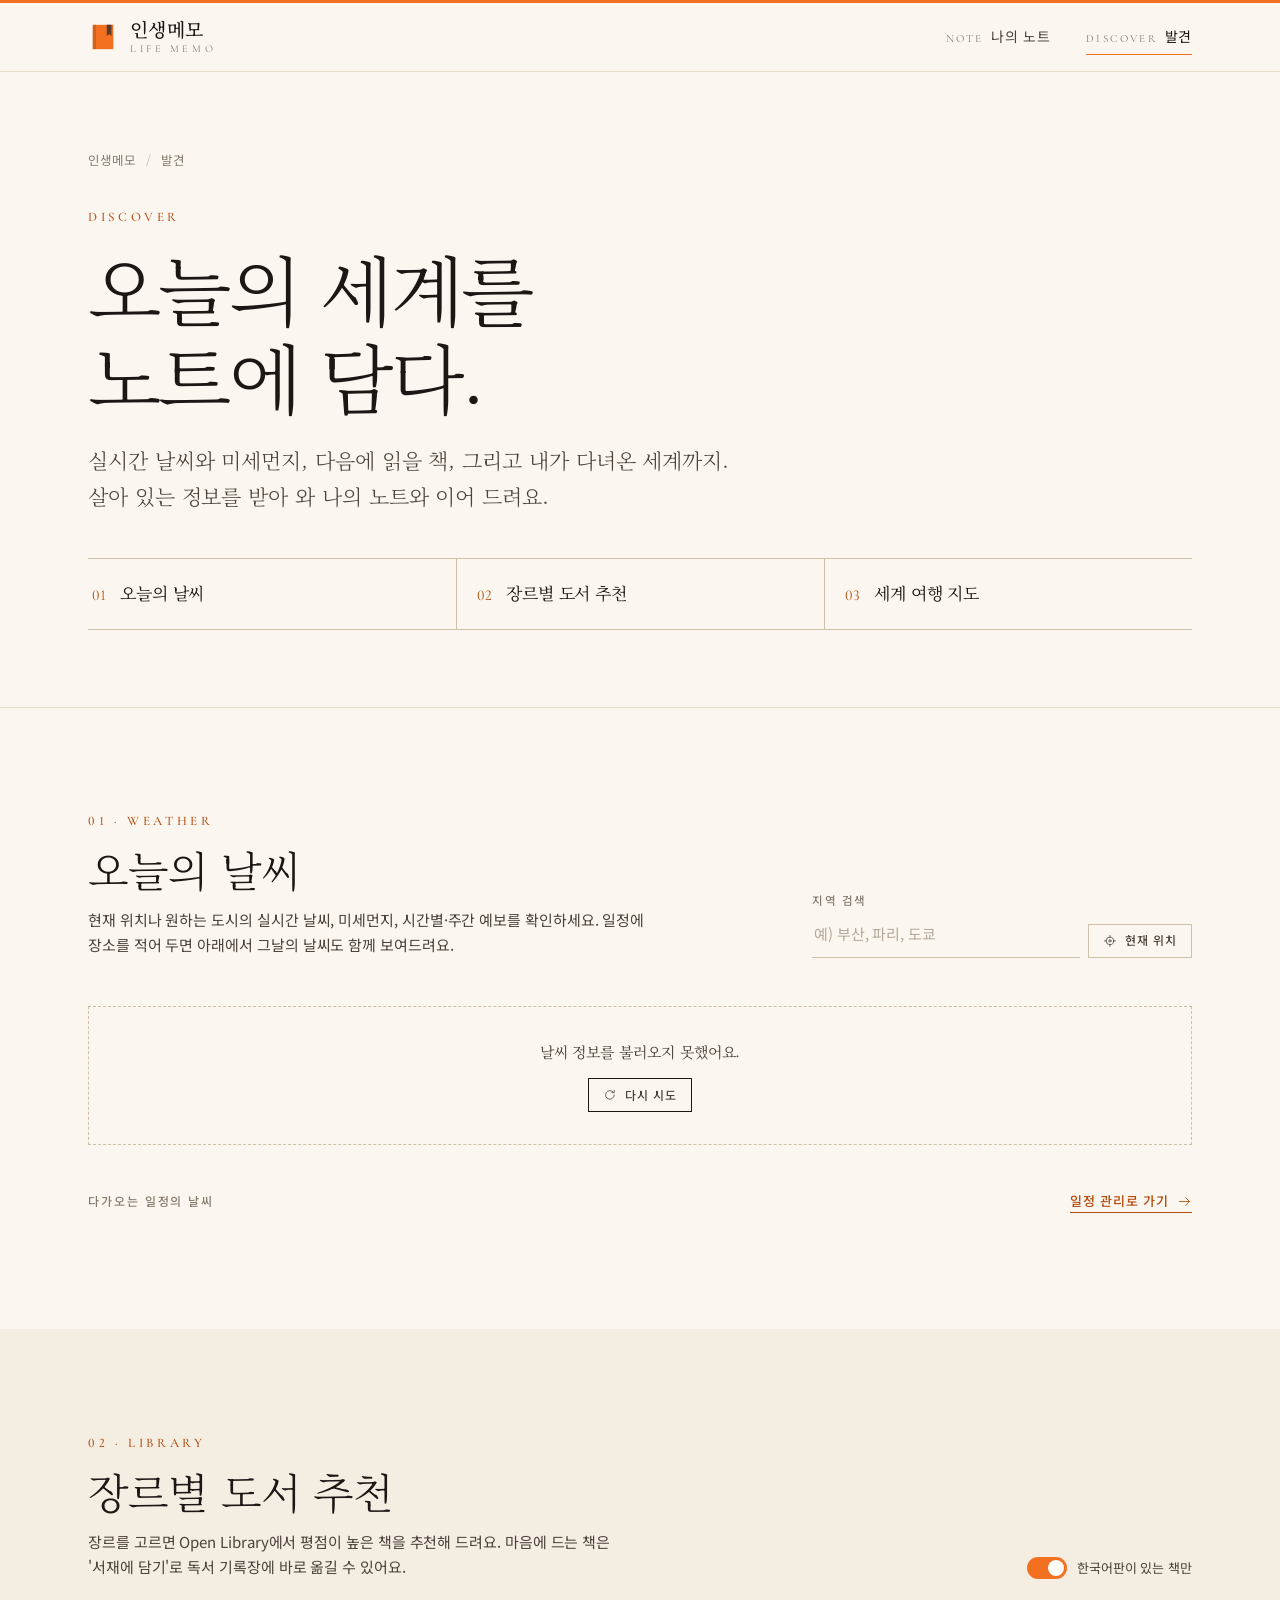
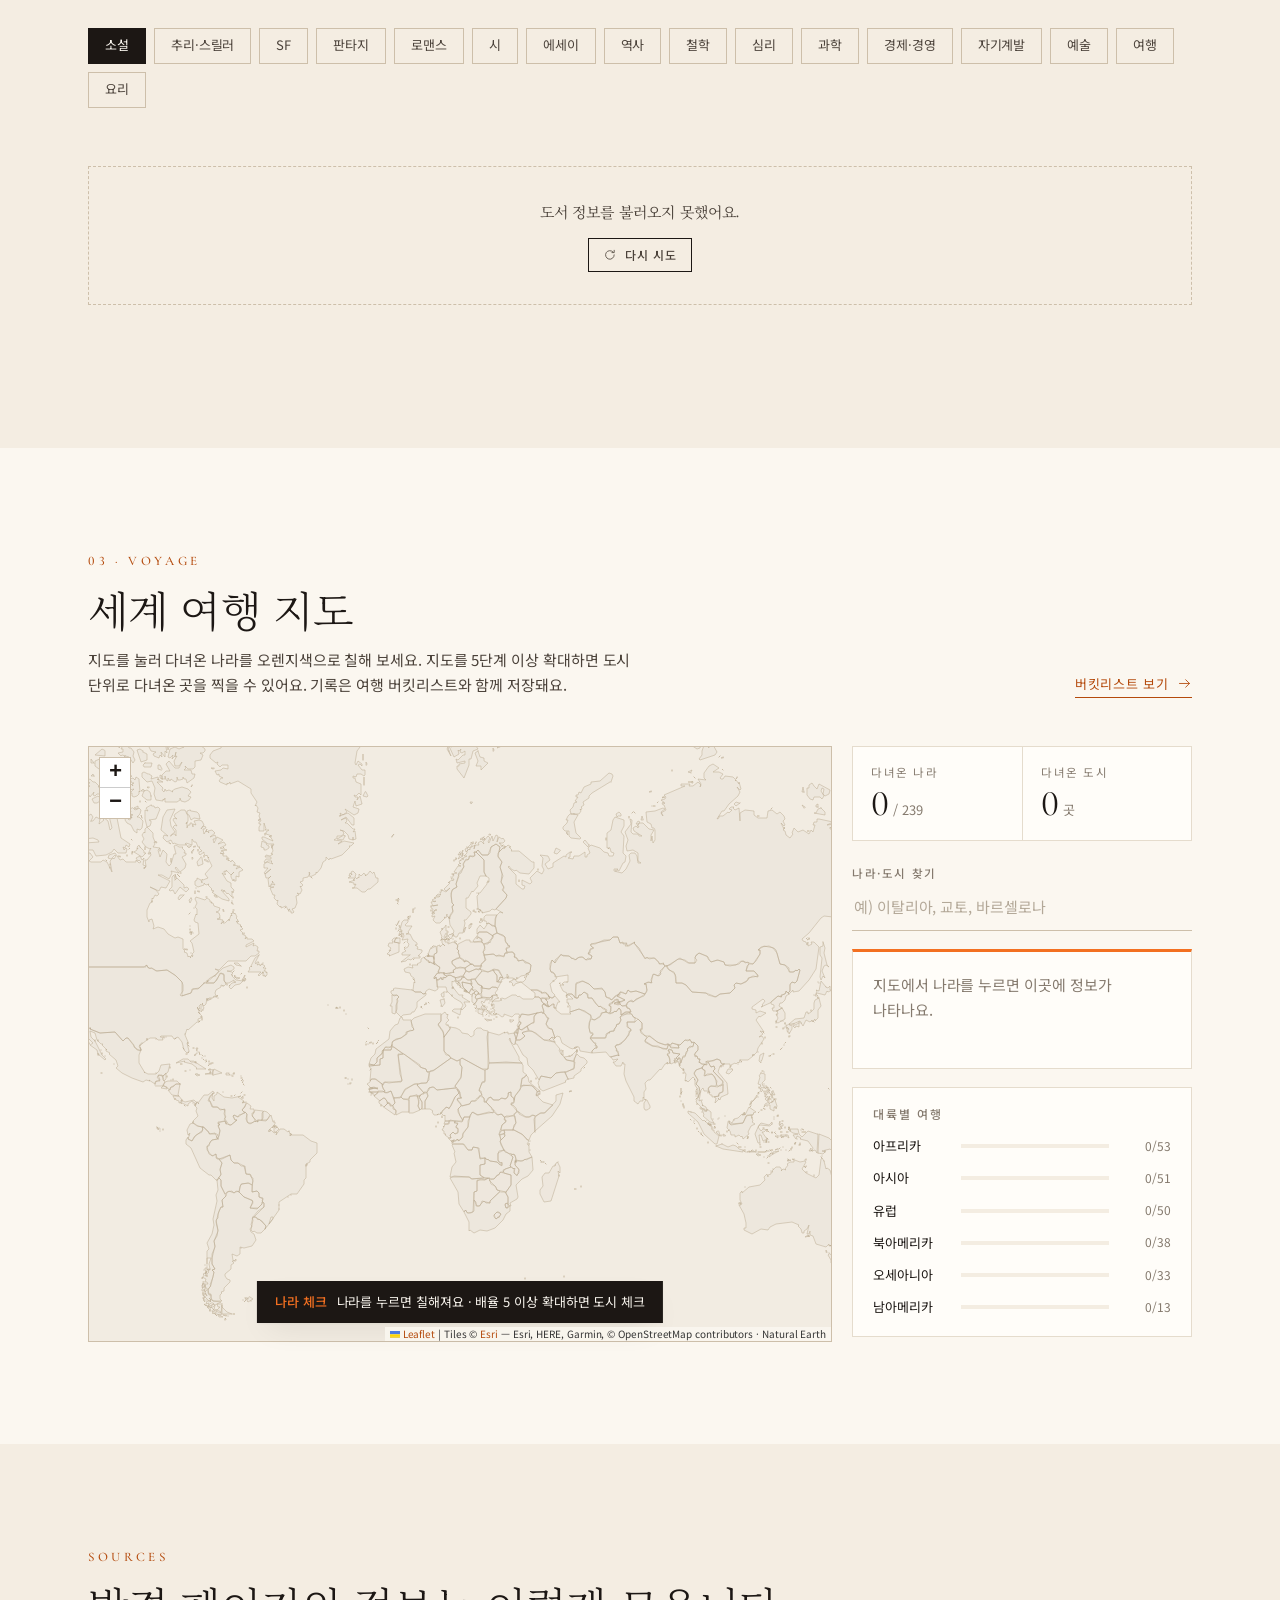
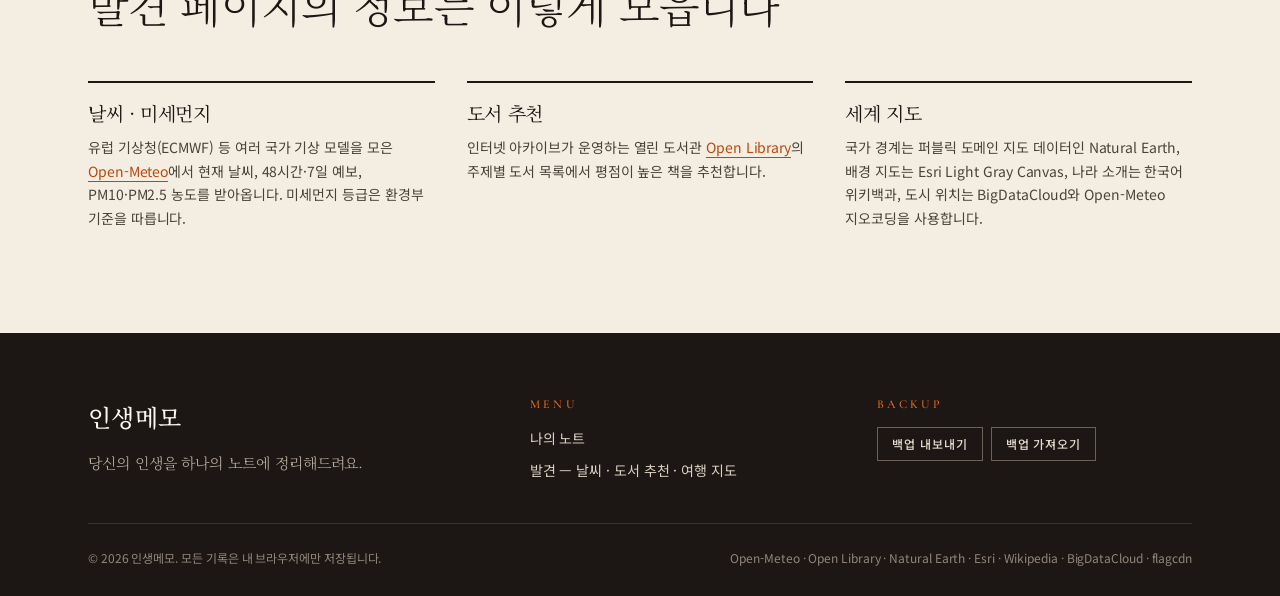
==== discover.html @ c5253de2 "first commit" ====
<!doctype html>
<html lang="ko">
<head>
  <meta charset="utf-8">
  <meta name="viewport" content="width=device-width, initial-scale=1, viewport-fit=cover">
  <title>발견 | 실시간 날씨·미세먼지, 장르별 도서 추천, 세계 여행 지도 — 인생메모</title>
  <meta name="description" content="내 위치의 실시간 날씨와 미세먼지, 7일 예보, 장르별 추천 도서, 다녀온 나라와 도시를 칠하는 세계 여행 지도까지. 인생메모의 발견 페이지에서 오늘의 정보를 노트에 담아 보세요.">
  <meta name="keywords" content="오늘 날씨, 미세먼지, 주간 날씨, 도서 추천, 장르별 책 추천, 세계 여행 지도, 다녀온 나라 지도, 여행 기록">
  <meta name="author" content="인생메모">
  <meta name="robots" content="index, follow, max-image-preview:large">
  <meta name="theme-color" content="#f37021">
  <link rel="canonical" href="https://lifememo.example.com/discover.html">

  <meta property="og:type" content="website">
  <meta property="og:site_name" content="인생메모">
  <meta property="og:locale" content="ko_KR">
  <meta property="og:title" content="발견 — 오늘의 날씨, 다음에 읽을 책, 내가 다녀온 세계 | 인생메모">
  <meta property="og:description" content="실시간 날씨·미세먼지, 장르별 도서 추천, 다녀온 나라와 도시를 칠하는 세계 지도.">
  <meta property="og:url" content="https://lifememo.example.com/discover.html">
  <meta property="og:image" content="https://lifememo.example.com/assets/img/og-image.png">
  <meta property="og:image:width" content="1200">
  <meta property="og:image:height" content="630">
  <meta property="og:image:alt" content="오렌지색 노트 위에 적힌 인생메모 로고">
  <meta name="twitter:card" content="summary_large_image">
  <meta name="twitter:title" content="발견 — 오늘의 날씨, 다음에 읽을 책, 내가 다녀온 세계 | 인생메모">
  <meta name="twitter:description" content="실시간 날씨·미세먼지, 장르별 도서 추천, 다녀온 나라와 도시를 칠하는 세계 지도.">
  <meta name="twitter:image" content="https://lifememo.example.com/assets/img/og-image.png">

  <link rel="icon" href="assets/img/favicon.svg" type="image/svg+xml">
  <link rel="icon" href="assets/img/favicon-32.png" sizes="32x32" type="image/png">
  <link rel="apple-touch-icon" href="assets/img/apple-touch-icon.png">
  <link rel="manifest" href="manifest.webmanifest">

  <link rel="preconnect" href="https://fonts.googleapis.com">
  <link rel="preconnect" href="https://fonts.gstatic.com" crossorigin>
  <link rel="preconnect" href="https://api.open-meteo.com" crossorigin>
  <link rel="preconnect" href="https://openlibrary.org" crossorigin>
  <link rel="preconnect" href="https://covers.openlibrary.org">
  <link rel="preconnect" href="https://server.arcgisonline.com">
  <link rel="stylesheet" href="https://fonts.googleapis.com/css2?family=Cormorant+Garamond:ital,wght@0,400;0,500;1,400&family=Noto+Sans+KR:wght@300;400;500&family=Noto+Serif+KR:wght@300;400;500&display=swap">
  <link rel="stylesheet" href="vendor/leaflet/leaflet.css">
  <link rel="stylesheet" href="css/base.css">
  <link rel="stylesheet" href="css/discover.css">

  <script type="application/ld+json">
  {
    "@context": "https://schema.org",
    "@graph": [
      {
        "@type": "WebPage",
        "@id": "https://lifememo.example.com/discover.html#webpage",
        "url": "https://lifememo.example.com/discover.html",
        "name": "발견 — 실시간 날씨, 장르별 도서 추천, 세계 여행 지도",
        "description": "내 위치의 실시간 날씨와 미세먼지, 7일 예보, 장르별 추천 도서, 다녀온 나라와 도시를 칠하는 세계 여행 지도.",
        "inLanguage": "ko-KR",
        "isPartOf": { "@id": "https://lifememo.example.com/#website" },
        "hasPart": [
          { "@type": "WebPageElement", "name": "오늘의 날씨", "url": "https://lifememo.example.com/discover.html#weather" },
          { "@type": "WebPageElement", "name": "장르별 도서 추천", "url": "https://lifememo.example.com/discover.html#books" },
          { "@type": "WebPageElement", "name": "세계 여행 지도", "url": "https://lifememo.example.com/discover.html#voyage-map" }
        ]
      },
      {
        "@type": "BreadcrumbList",
        "itemListElement": [
          { "@type": "ListItem", "position": 1, "name": "인생메모", "item": "https://lifememo.example.com/" },
          { "@type": "ListItem", "position": 2, "name": "발견", "item": "https://lifememo.example.com/discover.html" }
        ]
      }
    ]
  }
  </script>
</head>
<body>
  <a class="skip-link" href="#main">본문 바로가기</a>

  <svg xmlns="http://www.w3.org/2000/svg" style="display:none">
    <symbol id="i-calendar" viewBox="0 0 24 24"><rect x="3.5" y="5" width="17" height="15.5" rx="1"/><path d="M3.5 9.5h17M8 3v4M16 3v4"/></symbol>
    <symbol id="i-book" viewBox="0 0 24 24"><path d="M12 6.5C10 5 7 4.5 3.5 5v13.5c3.5-.5 6.5 0 8.5 1.5 2-1.5 5-2 8.5-1.5V5C17 4.5 14 5 12 6.5z"/><path d="M12 6.5V20"/></symbol>
    <symbol id="i-globe" viewBox="0 0 24 24"><circle cx="12" cy="12" r="8.5"/><path d="M3.5 12h17M12 3.5c2.5 2.5 3.5 5.5 3.5 8.5s-1 6-3.5 8.5c-2.5-2.5-3.5-5.5-3.5-8.5s1-6 3.5-8.5z"/></symbol>
    <symbol id="i-plus" viewBox="0 0 24 24"><path d="M12 5v14M5 12h14"/></symbol>
    <symbol id="i-close" viewBox="0 0 24 24"><path d="m6 6 12 12M18 6 6 18"/></symbol>
    <symbol id="i-trash" viewBox="0 0 24 24"><path d="M4.5 7h15M9.5 7V4.5h5V7M6.5 7l1 13h9l1-13M10.5 11v5M13.5 11v5"/></symbol>
    <symbol id="i-pin" viewBox="0 0 24 24"><path d="M12 21s-6.5-6-6.5-11a6.5 6.5 0 0 1 13 0c0 5-6.5 11-6.5 11z"/><circle cx="12" cy="10" r="2.3"/></symbol>
    <symbol id="i-locate" viewBox="0 0 24 24"><circle cx="12" cy="12" r="6.5"/><circle cx="12" cy="12" r="2"/><path d="M12 2.5v3M12 18.5v3M2.5 12h3M18.5 12h3"/></symbol>
    <symbol id="i-search" viewBox="0 0 24 24"><circle cx="10.5" cy="10.5" r="6.5"/><path d="m15.5 15.5 5 5"/></symbol>
    <symbol id="i-arrow-right" viewBox="0 0 24 24"><path d="M4 12h16M14 6l6 6-6 6"/></symbol>
    <symbol id="i-star" viewBox="0 0 24 24"><path fill="currentColor" stroke="none" d="m12 2.8 2.8 5.9 6.4.8-4.7 4.4 1.2 6.4L12 17.2l-5.7 3.1 1.2-6.4-4.7-4.4 6.4-.8z"/></symbol>
    <symbol id="i-sun" viewBox="0 0 24 24"><circle cx="12" cy="12" r="4"/><path d="M12 2.5v2M12 19.5v2M2.5 12h2M19.5 12h2M5.3 5.3l1.4 1.4M17.3 17.3l1.4 1.4M5.3 18.7l1.4-1.4M17.3 6.7l1.4-1.4"/></symbol>
    <symbol id="i-moon" viewBox="0 0 24 24"><path d="M19.5 14.5A8 8 0 0 1 9.5 4.5a8 8 0 1 0 10 10z"/></symbol>
    <symbol id="i-cloud" viewBox="0 0 24 24"><path d="M7 18.5h10.5a4 4 0 0 0 .3-8A6 6 0 0 0 6.3 11 3.8 3.8 0 0 0 7 18.5z"/></symbol>
    <symbol id="i-cloud-sun" viewBox="0 0 24 24"><path d="M8.6 8.2a3.5 3.5 0 0 1 6-1.7M9 2.5V4M3.5 8H5M5 4.3l1 1"/><path d="M8 20h9.5a3.5 3.5 0 0 0 .3-7 5.2 5.2 0 0 0-9.9.6A3.2 3.2 0 0 0 8 20z"/></symbol>
    <symbol id="i-fog" viewBox="0 0 24 24"><path d="M7 12.5h10.5a3.6 3.6 0 0 0 .3-7.2 5.5 5.5 0 0 0-10.6.6A3.3 3.3 0 0 0 7 12.5zM4 16h16M6 19.5h12"/></symbol>
    <symbol id="i-drizzle" viewBox="0 0 24 24"><path d="M7 14.5h10.5a3.8 3.8 0 0 0 .3-7.5A5.8 5.8 0 0 0 6.6 8 3.5 3.5 0 0 0 7 14.5z"/><path d="M8.5 17.5v1M12 19v1M15.5 17.5v1"/></symbol>
    <symbol id="i-rain" viewBox="0 0 24 24"><path d="M7 14.5h10.5a3.8 3.8 0 0 0 .3-7.5A5.8 5.8 0 0 0 6.6 8 3.5 3.5 0 0 0 7 14.5z"/><path d="m9 17-1 3.5M12.5 17l-1 3.5M16 17l-1 3.5"/></symbol>
    <symbol id="i-snow" viewBox="0 0 24 24"><path d="M7 14.5h10.5a3.8 3.8 0 0 0 .3-7.5A5.8 5.8 0 0 0 6.6 8 3.5 3.5 0 0 0 7 14.5z"/><path d="M8.5 17.5v3M7 19h3M15.5 17.5v3M14 19h3"/></symbol>
    <symbol id="i-storm" viewBox="0 0 24 24"><path d="M7 14.5h10.5a3.8 3.8 0 0 0 .3-7.5A5.8 5.8 0 0 0 6.6 8 3.5 3.5 0 0 0 7 14.5z"/><path d="M12.5 15.5 10.5 19h3l-2 3.5"/></symbol>
    <symbol id="i-wind" viewBox="0 0 24 24"><path d="M3 8.5h11a2.5 2.5 0 1 0-2.5-2.5M3 12.5h15a2.5 2.5 0 1 1-2.5 2.5M3 16.5h7"/></symbol>
    <symbol id="i-drop" viewBox="0 0 24 24"><path d="M12 3.5s6 6.5 6 11a6 6 0 0 1-12 0c0-4.5 6-11 6-11z"/></symbol>
    <symbol id="i-sunrise" viewBox="0 0 24 24"><path d="M4 18h16M7.5 18a4.5 4.5 0 0 1 9 0M12 4v6M9 7l3-3 3 3M4.5 12.5l1.5 1M19.5 12.5l-1.5 1"/></symbol>
    <symbol id="i-sunset" viewBox="0 0 24 24"><path d="M4 18h16M7.5 18a4.5 4.5 0 0 1 9 0M12 10V4M9 7l3 3 3-3M4.5 12.5l1.5 1M19.5 12.5l-1.5 1"/></symbol>
    <symbol id="i-external" viewBox="0 0 24 24"><path d="M14 4h6v6M20 4l-9 9M18 14v5.5H4.5V6H10"/></symbol>
    <symbol id="i-check" viewBox="0 0 24 24"><path d="m5 12.5 4.5 4.5L19 7.5"/></symbol>
    <symbol id="i-bookmark" viewBox="0 0 24 24"><path d="M6 3.5h12v17l-6-4-6 4z"/></symbol>
    <symbol id="i-refresh" viewBox="0 0 24 24"><path d="M19.5 12a7.5 7.5 0 1 1-2.2-5.3M19.5 4v4h-4"/></symbol>
  </svg>

  <header class="site-header">
    <div class="container">
      <a class="brand" href="./" aria-label="인생메모 홈">
        <svg class="brand-mark" viewBox="0 0 32 32" aria-hidden="true"><rect x="5" y="3" width="22" height="26" fill="#f37021"/><rect x="5" y="3" width="3.5" height="26" fill="#1c1714" opacity=".16"/><path d="M20 3v12l2.5-2.2L25 15V3z" fill="#5b3a29"/></svg>
        <span class="brand-text"><span class="brand-name">인생메모</span><span class="brand-sub">Life Memo</span></span>
      </a>
      <nav class="site-nav" aria-label="주요 메뉴">
        <ul>
          <li><a href="./"><small>Note</small>나의 노트</a></li>
          <li><a href="discover.html" aria-current="page"><small>Discover</small>발견</a></li>
        </ul>
      </nav>
    </div>
  </header>

  <main id="main">
    <section class="d-hero" aria-labelledby="d-title">
      <div class="container">
        <nav class="breadcrumb" aria-label="현재 위치"><ol><li><a href="./">인생메모</a></li><li aria-current="page">발견</li></ol></nav>
        <p class="eyebrow">Discover</p>
        <h1 id="d-title" class="d-title">오늘의 세계를<br>노트에 담다.</h1>
        <p class="hero-lead">실시간 날씨와 미세먼지, 다음에 읽을 책, 그리고 내가 다녀온 세계까지.<br>살아 있는 정보를 받아 와 나의 노트와 이어 드려요.</p>
        <ol class="d-index">
          <li><a href="#weather"><span>01</span>오늘의 날씨</a></li>
          <li><a href="#books"><span>02</span>장르별 도서 추천</a></li>
          <li><a href="#voyage-map"><span>03</span>세계 여행 지도</a></li>
        </ol>
      </div>
    </section>

    <!-- ============ 01 Weather ============ -->
    <section class="section" id="weather" aria-labelledby="weather-title">
      <div class="container">
        <div class="section-head">
          <div>
            <p class="eyebrow">01 · Weather</p>
            <h2 id="weather-title">오늘의 날씨</h2>
            <p class="desc">현재 위치나 원하는 도시의 실시간 날씨, 미세먼지, 시간별·주간 예보를 확인하세요. 일정에 장소를 적어 두면 아래에서 그날의 날씨도 함께 보여드려요.</p>
          </div>
          <div class="w-location place-field" data-place>
            <label class="field-label" for="w-place">지역 검색</label>
            <div class="input-row">
              <input class="input" id="w-place" data-place-input placeholder="예) 부산, 파리, 도쿄" role="combobox" aria-expanded="false" aria-controls="w-place-suggest" aria-autocomplete="list">
              <button class="btn btn--ghost btn--sm" type="button" data-place-locate><svg class="icon" aria-hidden="true"><use href="#i-locate"></use></svg>현재 위치</button>
            </div>
            <ul class="suggest" id="w-place-suggest" role="listbox" data-place-suggest hidden></ul>
            <input type="hidden" name="lat"><input type="hidden" name="lon">
            <p class="hint" data-place-status></p>
          </div>
        </div>

        <div class="weather-grid" id="weather-root" aria-live="polite" aria-busy="true">
          <article class="w-now card">
            <div class="skeleton" style="height:100%;min-height:320px"></div>
          </article>
          <div class="w-side">
            <div class="w-hourly card"><div class="skeleton" style="height:140px"></div></div>
            <div class="w-week card"><div class="skeleton" style="height:260px"></div></div>
          </div>
        </div>

        <div class="w-schedule">
          <h3 class="w-sub">다가오는 일정의 날씨 <a class="link-arrow" href="./#agenda">일정 관리로 가기 <svg class="icon" aria-hidden="true"><use href="#i-arrow-right"></use></svg></a></h3>
          <ul class="w-sched-list" id="w-schedule"></ul>
        </div>
      </div>
    </section>

    <!-- ============ 02 Books ============ -->
    <section class="section section--tint" id="books" aria-labelledby="books-title">
      <div class="container">
        <div class="section-head">
          <div>
            <p class="eyebrow">02 · Library</p>
            <h2 id="books-title">장르별 도서 추천</h2>
            <p class="desc">장르를 고르면 Open Library에서 평점이 높은 책을 추천해 드려요. 마음에 드는 책은 '서재에 담기'로 독서 기록장에 바로 옮길 수 있어요.</p>
          </div>
          <label class="switch"><input type="checkbox" id="book-ko" checked>한국어판이 있는 책만</label>
        </div>
        <div class="chips genre-chips" id="genre-chips" role="group" aria-label="장르 선택"></div>
        <p class="book-status" id="book-result-info" aria-live="polite"></p>
        <ul class="rec-grid" id="rec-grid"></ul>
        <div class="more-wrap"><button class="btn" type="button" id="rec-more" hidden>추천 더 보기</button></div>
      </div>
    </section>

    <!-- ============ 03 Map ============ -->
    <section class="section" id="voyage-map" aria-labelledby="map-title">
      <div class="container">
        <div class="section-head">
          <div>
            <p class="eyebrow">03 · Voyage</p>
            <h2 id="map-title">세계 여행 지도</h2>
            <p class="desc">지도를 눌러 다녀온 나라를 오렌지색으로 칠해 보세요. 지도를 5단계 이상 확대하면 도시 단위로 다녀온 곳을 찍을 수 있어요. 기록은 여행 버킷리스트와 함께 저장돼요.</p>
          </div>
          <a class="link-arrow" href="./#voyage">버킷리스트 보기 <svg class="icon" aria-hidden="true"><use href="#i-arrow-right"></use></svg></a>
        </div>

        <div class="map-layout">
          <div class="map-frame">
            <div id="map" role="application" aria-label="세계 지도. 나라를 눌러 방문 여부를 표시합니다."></div>
            <div class="map-mode" id="map-mode" aria-live="polite"></div>
          </div>
          <aside class="map-side" aria-label="여행 지도 정보">
            <dl class="map-stats" id="map-stats"></dl>
            <div class="place-field map-search">
              <label class="field-label" for="city-q">나라·도시 찾기</label>
              <div class="input-row">
                <input class="input" id="city-q" placeholder="예) 이탈리아, 교토, 바르셀로나" role="combobox" aria-expanded="false" aria-controls="city-suggest" aria-autocomplete="list">
              </div>
              <ul class="suggest" id="city-suggest" role="listbox" hidden></ul>
            </div>
            <div class="country-card" id="country-card">
              <p class="muted">지도에서 나라를 누르면 이곳에 정보가 나타나요.</p>
            </div>
            <div class="continents" id="continents"></div>
          </aside>
        </div>
      </div>
    </section>

    <!-- SEO: 정적 설명 콘텐츠 -->
    <section class="section section--tint" aria-labelledby="source-title">
      <div class="container">
        <div class="section-head">
          <div>
            <p class="eyebrow">Sources</p>
            <h2 id="source-title">발견 페이지의 정보는 이렇게 모읍니다</h2>
          </div>
        </div>
        <ul class="source-list">
          <li><h3>날씨 · 미세먼지</h3><p>유럽 기상청(ECMWF) 등 여러 국가 기상 모델을 모은 <a href="https://open-meteo.com/" rel="noopener" target="_blank">Open-Meteo</a>에서 현재 날씨, 48시간·7일 예보, PM10·PM2.5 농도를 받아옵니다. 미세먼지 등급은 환경부 기준을 따릅니다.</p></li>
          <li><h3>도서 추천</h3><p>인터넷 아카이브가 운영하는 열린 도서관 <a href="https://openlibrary.org/" rel="noopener" target="_blank">Open Library</a>의 주제별 도서 목록에서 평점이 높은 책을 추천합니다.</p></li>
          <li><h3>세계 지도</h3><p>국가 경계는 퍼블릭 도메인 지도 데이터인 Natural Earth, 배경 지도는 Esri Light Gray Canvas, 나라 소개는 한국어 위키백과, 도시 위치는 BigDataCloud와 Open-Meteo 지오코딩을 사용합니다.</p></li>
        </ul>
      </div>
    </section>
  </main>

  <footer class="site-footer">
    <div class="container">
      <div class="footer-top">
        <div class="footer-brand">
          <span class="brand-name">인생메모</span>
          <p>당신의 인생을 하나의 노트에 정리해드려요.</p>
        </div>
        <nav aria-label="바닥글 메뉴">
          <h2>Menu</h2>
          <ul>
            <li><a href="./">나의 노트</a></li>
            <li><a href="discover.html">발견 — 날씨 · 도서 추천 · 여행 지도</a></li>
          </ul>
        </nav>
        <div>
          <h2>Backup</h2>
          <div class="chips">
            <button class="btn btn--sm" type="button" data-backup-export>백업 내보내기</button>
            <label class="btn btn--sm">백업 가져오기<input type="file" accept="application/json,.json" data-backup-import hidden></label>
          </div>
        </div>
      </div>
      <div class="footer-bottom">
        <span>© <span data-year>2026</span> 인생메모. 모든 기록은 내 브라우저에만 저장됩니다.</span>
        <span>Open-Meteo · Open Library · Natural Earth · Esri · Wikipedia · BigDataCloud · flagcdn</span>
      </div>
    </div>
  </footer>

  <!-- 도서 상세 -->
  <dialog class="modal modal--wide" id="dlg-rec" aria-labelledby="rec-title">
    <div class="modal-head">
      <h2 id="rec-title">도서 정보</h2>
      <button class="icon-btn" type="button" data-close aria-label="닫기"><svg class="icon" aria-hidden="true"><use href="#i-close"></use></svg></button>
    </div>
    <div class="modal-body" id="rec-body"></div>
    <div class="modal-foot">
      <a class="btn btn--ghost btn--sm" id="rec-link" href="#" target="_blank" rel="noopener">Open Library에서 보기 <svg class="icon" aria-hidden="true"><use href="#i-external"></use></svg></a>
      <span class="spacer"></span>
      <button class="btn btn--primary btn--sm" type="button" id="rec-save"><svg class="icon" aria-hidden="true"><use href="#i-bookmark"></use></svg>서재에 담기</button>
    </div>
  </dialog>

  <noscript><p style="padding:24px;text-align:center">실시간 정보를 불러오려면 자바스크립트를 켜 주세요.</p></noscript>

  <script src="js/core.js" defer></script>
  <script src="js/data/countries.js" defer></script>
  <script src="vendor/leaflet/leaflet.js" defer></script>
  <script src="js/data/world.js" defer></script>
  <script src="js/discover/weather.js" defer></script>
  <script src="js/discover/books.js" defer></script>
  <script src="js/discover/map.js" defer></script>
</body>
</html>
---- vendor/leaflet/leaflet.css ----
/* required styles */

.leaflet-pane,
.leaflet-tile,
.leaflet-marker-icon,
.leaflet-marker-shadow,
.leaflet-tile-container,
.leaflet-pane > svg,
.leaflet-pane > canvas,
.leaflet-zoom-box,
.leaflet-image-layer,
.leaflet-layer {
	position: absolute;
	left: 0;
	top: 0;
	}
.leaflet-container {
	overflow: hidden;
	}
.leaflet-tile,
.leaflet-marker-icon,
.leaflet-marker-shadow {
	-webkit-user-select: none;
	   -moz-user-select: none;
	        user-select: none;
	  -webkit-user-drag: none;
	}
/* Prevents IE11 from highlighting tiles in blue */
.leaflet-tile::selection {
	background: transparent;
}
/* Safari renders non-retina tile on retina better with this, but Chrome is worse */
.leaflet-safari .leaflet-tile {
	image-rendering: -webkit-optimize-contrast;
	}
/* hack that prevents hw layers "stretching" when loading new tiles */
.leaflet-safari .leaflet-tile-container {
	width: 1600px;
	height: 1600px;
	-webkit-transform-origin: 0 0;
	}
.leaflet-marker-icon,
.leaflet-marker-shadow {
	display: block;
	}
/* .leaflet-container svg: reset svg max-width decleration shipped in Joomla! (joomla.org) 3.x */
/* .leaflet-container img: map is broken in FF if you have max-width: 100% on tiles */
.leaflet-container .leaflet-overlay-pane svg {
	max-width: none !important;
	max-height: none !important;
	}
.leaflet-container .leaflet-marker-pane img,
.leaflet-container .leaflet-shadow-pane img,
.leaflet-container .leaflet-tile-pane img,
.leaflet-container img.leaflet-image-layer,
.leaflet-container .leaflet-tile {
	max-width: none !important;
	max-height: none !important;
	width: auto;
	padding: 0;
	}

.leaflet-container img.leaflet-tile {
	/* See: https://bugs.chromium.org/p/chromium/issues/detail?id=600120 */
	mix-blend-mode: plus-lighter;
}

.leaflet-container.leaflet-touch-zoom {
	-ms-touch-action: pan-x pan-y;
	touch-action: pan-x pan-y;
	}
.leaflet-container.leaflet-touch-drag {
	-ms-touch-action: pinch-zoom;
	/* Fallback for FF which doesn't support pinch-zoom */
	touch-action: none;
	touch-action: pinch-zoom;
}
.leaflet-container.leaflet-touch-drag.leaflet-touch-zoom {
	-ms-touch-action: none;
	touch-action: none;
}
.leaflet-container {
	-webkit-tap-highlight-color: transparent;
}
.leaflet-container a {
	-webkit-tap-highlight-color: rgba(51, 181, 229, 0.4);
}
.leaflet-tile {
	filter: inherit;
	visibility: hidden;
	}
.leaflet-tile-loaded {
	visibility: inherit;
	}
.leaflet-zoom-box {
	width: 0;
	height: 0;
	-moz-box-sizing: border-box;
	     box-sizing: border-box;
	z-index: 800;
	}
/* workaround for https://bugzilla.mozilla.org/show_bug.cgi?id=888319 */
.leaflet-overlay-pane svg {
	-moz-user-select: none;
	}

.leaflet-pane         { z-index: 400; }

.leaflet-tile-pane    { z-index: 200; }
.leaflet-overlay-pane { z-index: 400; }
.leaflet-shadow-pane  { z-index: 500; }
.leaflet-marker-pane  { z-index: 600; }
.leaflet-tooltip-pane   { z-index: 650; }
.leaflet-popup-pane   { z-index: 700; }

.leaflet-map-pane canvas { z-index: 100; }
.leaflet-map-pane svg    { z-index: 200; }

.leaflet-vml-shape {
	width: 1px;
	height: 1px;
	}
.lvml {
	behavior: url(#default#VML);
	display: inline-block;
	position: absolute;
	}


/* control positioning */

.leaflet-control {
	position: relative;
	z-index: 800;
	pointer-events: visiblePainted; /* IE 9-10 doesn't have auto */
	pointer-events: auto;
	}
.leaflet-top,
.leaflet-bottom {
	position: absolute;
	z-index: 1000;
	pointer-events: none;
	}
.leaflet-top {
	top: 0;
	}
.leaflet-right {
	right: 0;
	}
.leaflet-bottom {
	bottom: 0;
	}
.leaflet-left {
	left: 0;
	}
.leaflet-control {
	float: left;
	clear: both;
	}
.leaflet-right .leaflet-control {
	float: right;
	}
.leaflet-top .leaflet-control {
	margin-top: 10px;
	}
.leaflet-bottom .leaflet-control {
	margin-bottom: 10px;
	}
.leaflet-left .leaflet-control {
	margin-left: 10px;
	}
.leaflet-right .leaflet-control {
	margin-right: 10px;
	}


/* zoom and fade animations */

.leaflet-fade-anim .leaflet-popup {
	opacity: 0;
	-webkit-transition: opacity 0.2s linear;
	   -moz-transition: opacity 0.2s linear;
	        transition: opacity 0.2s linear;
	}
.leaflet-fade-anim .leaflet-map-pane .leaflet-popup {
	opacity: 1;
	}
.leaflet-zoom-animated {
	-webkit-transform-origin: 0 0;
	    -ms-transform-origin: 0 0;
	        transform-origin: 0 0;
	}
svg.leaflet-zoom-animated {
	will-change: transform;
}

.leaflet-zoom-anim .leaflet-zoom-animated {
	-webkit-transition: -webkit-transform 0.25s cubic-bezier(0,0,0.25,1);
	   -moz-transition:    -moz-transform 0.25s cubic-bezier(0,0,0.25,1);
	        transition:         transform 0.25s cubic-bezier(0,0,0.25,1);
	}
.leaflet-zoom-anim .leaflet-tile,
.leaflet-pan-anim .leaflet-tile {
	-webkit-transition: none;
	   -moz-transition: none;
	        transition: none;
	}

.leaflet-zoom-anim .leaflet-zoom-hide {
	visibility: hidden;
	}


/* cursors */

.leaflet-interactive {
	cursor: pointer;
	}
.leaflet-grab {
	cursor: -webkit-grab;
	cursor:    -moz-grab;
	cursor:         grab;
	}
.leaflet-crosshair,
.leaflet-crosshair .leaflet-interactive {
	cursor: crosshair;
	}
.leaflet-popup-pane,
.leaflet-control {
	cursor: auto;
	}
.leaflet-dragging .leaflet-grab,
.leaflet-dragging .leaflet-grab .leaflet-interactive,
.leaflet-dragging .leaflet-marker-draggable {
	cursor: move;
	cursor: -webkit-grabbing;
	cursor:    -moz-grabbing;
	cursor:         grabbing;
	}

/* marker & overlays interactivity */
.leaflet-marker-icon,
.leaflet-marker-shadow,
.leaflet-image-layer,
.leaflet-pane > svg path,
.leaflet-tile-container {
	pointer-events: none;
	}

.leaflet-marker-icon.leaflet-interactive,
.leaflet-image-layer.leaflet-interactive,
.leaflet-pane > svg path.leaflet-interactive,
svg.leaflet-image-layer.leaflet-interactive path {
	pointer-events: visiblePainted; /* IE 9-10 doesn't have auto */
	pointer-events: auto;
	}

/* visual tweaks */

.leaflet-container {
	background: #ddd;
	outline-offset: 1px;
	}
.leaflet-container a {
	color: #0078A8;
	}
.leaflet-zoom-box {
	border: 2px dotted #38f;
	background: rgba(255,255,255,0.5);
	}


/* general typography */
.leaflet-container {
	font-family: "Helvetica Neue", Arial, Helvetica, sans-serif;
	font-size: 12px;
	font-size: 0.75rem;
	line-height: 1.5;
	}


/* general toolbar styles */

.leaflet-bar {
	box-shadow: 0 1px 5px rgba(0,0,0,0.65);
	border-radius: 4px;
	}
.leaflet-bar a {
	background-color: #fff;
	border-bottom: 1px solid #ccc;
	width: 26px;
	height: 26px;
	line-height: 26px;
	display: block;
	text-align: center;
	text-decoration: none;
	color: black;
	}
.leaflet-bar a,
.leaflet-control-layers-toggle {
	background-position: 50% 50%;
	background-repeat: no-repeat;
	display: block;
	}
.leaflet-bar a:hover,
.leaflet-bar a:focus {
	background-color: #f4f4f4;
	}
.leaflet-bar a:first-child {
	border-top-left-radius: 4px;
	border-top-right-radius: 4px;
	}
.leaflet-bar a:last-child {
	border-bottom-left-radius: 4px;
	border-bottom-right-radius: 4px;
	border-bottom: none;
	}
.leaflet-bar a.leaflet-disabled {
	cursor: default;
	background-color: #f4f4f4;
	color: #bbb;
	}

.leaflet-touch .leaflet-bar a {
	width: 30px;
	height: 30px;
	line-height: 30px;
	}
.leaflet-touch .leaflet-bar a:first-child {
	border-top-left-radius: 2px;
	border-top-right-radius: 2px;
	}
.leaflet-touch .leaflet-bar a:last-child {
	border-bottom-left-radius: 2px;
	border-bottom-right-radius: 2px;
	}

/* zoom control */

.leaflet-control-zoom-in,
.leaflet-control-zoom-out {
	font: bold 18px 'Lucida Console', Monaco, monospace;
	text-indent: 1px;
	}

.leaflet-touch .leaflet-control-zoom-in, .leaflet-touch .leaflet-control-zoom-out  {
	font-size: 22px;
	}


/* layers control */

.leaflet-control-layers {
	box-shadow: 0 1px 5px rgba(0,0,0,0.4);
	background: #fff;
	border-radius: 5px;
	}
.leaflet-control-layers-toggle {
	background-image: url(images/layers.png);
	width: 36px;
	height: 36px;
	}
.leaflet-retina .leaflet-control-layers-toggle {
	background-image: url(images/layers-2x.png);
	background-size: 26px 26px;
	}
.leaflet-touch .leaflet-control-layers-toggle {
	width: 44px;
	height: 44px;
	}
.leaflet-control-layers .leaflet-control-layers-list,
.leaflet-control-layers-expanded .leaflet-control-layers-toggle {
	display: none;
	}
.leaflet-control-layers-expanded .leaflet-control-layers-list {
	display: block;
	position: relative;
	}
.leaflet-control-layers-expanded {
	padding: 6px 10px 6px 6px;
	color: #333;
	background: #fff;
	}
.leaflet-control-layers-scrollbar {
	overflow-y: scroll;
	overflow-x: hidden;
	padding-right: 5px;
	}
.leaflet-control-layers-selector {
	margin-top: 2px;
	position: relative;
	top: 1px;
	}
.leaflet-control-layers label {
	display: block;
	font-size: 13px;
	font-size: 1.08333em;
	}
.leaflet-control-layers-separator {
	height: 0;
	border-top: 1px solid #ddd;
	margin: 5px -10px 5px -6px;
	}

/* Default icon URLs */
.leaflet-default-icon-path { /* used only in path-guessing heuristic, see L.Icon.Default */
	background-image: url(images/marker-icon.png);
	}


/* attribution and scale controls */

.leaflet-container .leaflet-control-attribution {
	background: #fff;
	background: rgba(255, 255, 255, 0.8);
	margin: 0;
	}
.leaflet-control-attribution,
.leaflet-control-scale-line {
	padding: 0 5px;
	color: #333;
	line-height: 1.4;
	}
.leaflet-control-attribution a {
	text-decoration: none;
	}
.leaflet-control-attribution a:hover,
.leaflet-control-attribution a:focus {
	text-decoration: underline;
	}
.leaflet-attribution-flag {
	display: inline !important;
	vertical-align: baseline !important;
	width: 1em;
	height: 0.6669em;
	}
.leaflet-left .leaflet-control-scale {
	margin-left: 5px;
	}
.leaflet-bottom .leaflet-control-scale {
	margin-bottom: 5px;
	}
.leaflet-control-scale-line {
	border: 2px solid #777;
	border-top: none;
	line-height: 1.1;
	padding: 2px 5px 1px;
	white-space: nowrap;
	-moz-box-sizing: border-box;
	     box-sizing: border-box;
	background: rgba(255, 255, 255, 0.8);
	text-shadow: 1px 1px #fff;
	}
.leaflet-control-scale-line:not(:first-child) {
	border-top: 2px solid #777;
	border-bottom: none;
	margin-top: -2px;
	}
.leaflet-control-scale-line:not(:first-child):not(:last-child) {
	border-bottom: 2px solid #777;
	}

.leaflet-touch .leaflet-control-attribution,
.leaflet-touch .leaflet-control-layers,
.leaflet-touch .leaflet-bar {
	box-shadow: none;
	}
.leaflet-touch .leaflet-control-layers,
.leaflet-touch .leaflet-bar {
	border: 2px solid rgba(0,0,0,0.2);
	background-clip: padding-box;
	}


/* popup */

.leaflet-popup {
	position: absolute;
	text-align: center;
	margin-bottom: 20px;
	}
.leaflet-popup-content-wrapper {
	padding: 1px;
	text-align: left;
	border-radius: 12px;
	}
.leaflet-popup-content {
	margin: 13px 24px 13px 20px;
	line-height: 1.3;
	font-size: 13px;
	font-size: 1.08333em;
	min-height: 1px;
	}
.leaflet-popup-content p {
	margin: 17px 0;
	margin: 1.3em 0;
	}
.leaflet-popup-tip-container {
	width: 40px;
	height: 20px;
	position: absolute;
	left: 50%;
	margin-top: -1px;
	margin-left: -20px;
	overflow: hidden;
	pointer-events: none;
	}
.leaflet-popup-tip {
	width: 17px;
	height: 17px;
	padding: 1px;

	margin: -10px auto 0;
	pointer-events: auto;

	-webkit-transform: rotate(45deg);
	   -moz-transform: rotate(45deg);
	    -ms-transform: rotate(45deg);
	        transform: rotate(45deg);
	}
.leaflet-popup-content-wrapper,
.leaflet-popup-tip {
	background: white;
	color: #333;
	box-shadow: 0 3px 14px rgba(0,0,0,0.4);
	}
.leaflet-container a.leaflet-popup-close-button {
	position: absolute;
	top: 0;
	right: 0;
	border: none;
	text-align: center;
	width: 24px;
	height: 24px;
	font: 16px/24px Tahoma, Verdana, sans-serif;
	color: #757575;
	text-decoration: none;
	background: transparent;
	}
.leaflet-container a.leaflet-popup-close-button:hover,
.leaflet-container a.leaflet-popup-close-button:focus {
	color: #585858;
	}
.leaflet-popup-scrolled {
	overflow: auto;
	}

.leaflet-oldie .leaflet-popup-content-wrapper {
	-ms-zoom: 1;
	}
.leaflet-oldie .leaflet-popup-tip {
	width: 24px;
	margin: 0 auto;

	-ms-filter: "progid:DXImageTransform.Microsoft.Matrix(M11=0.70710678, M12=0.70710678, M21=-0.70710678, M22=0.70710678)";
	filter: progid:DXImageTransform.Microsoft.Matrix(M11=0.70710678, M12=0.70710678, M21=-0.70710678, M22=0.70710678);
	}

.leaflet-oldie .leaflet-control-zoom,
.leaflet-oldie .leaflet-control-layers,
.leaflet-oldie .leaflet-popup-content-wrapper,
.leaflet-oldie .leaflet-popup-tip {
	border: 1px solid #999;
	}


/* div icon */

.leaflet-div-icon {
	background: #fff;
	border: 1px solid #666;
	}


/* Tooltip */
/* Base styles for the element that has a tooltip */
.leaflet-tooltip {
	position: absolute;
	padding: 6px;
	background-color: #fff;
	border: 1px solid #fff;
	border-radius: 3px;
	color: #222;
	white-space: nowrap;
	-webkit-user-select: none;
	-moz-user-select: none;
	-ms-user-select: none;
	user-select: none;
	pointer-events: none;
	box-shadow: 0 1px 3px rgba(0,0,0,0.4);
	}
.leaflet-tooltip.leaflet-interactive {
	cursor: pointer;
	pointer-events: auto;
	}
.leaflet-tooltip-top:before,
.leaflet-tooltip-bottom:before,
.leaflet-tooltip-left:before,
.leaflet-tooltip-right:before {
	position: absolute;
	pointer-events: none;
	border: 6px solid transparent;
	background: transparent;
	content: "";
	}

/* Directions */

.leaflet-tooltip-bottom {
	margin-top: 6px;
}
.leaflet-tooltip-top {
	margin-top: -6px;
}
.leaflet-tooltip-bottom:before,
.leaflet-tooltip-top:before {
	left: 50%;
	margin-left: -6px;
	}
.leaflet-tooltip-top:before {
	bottom: 0;
	margin-bottom: -12px;
	border-top-color: #fff;
	}
.leaflet-tooltip-bottom:before {
	top: 0;
	margin-top: -12px;
	margin-left: -6px;
	border-bottom-color: #fff;
	}
.leaflet-tooltip-left {
	margin-left: -6px;
}
.leaflet-tooltip-right {
	margin-left: 6px;
}
.leaflet-tooltip-left:before,
.leaflet-tooltip-right:before {
	top: 50%;
	margin-top: -6px;
	}
.leaflet-tooltip-left:before {
	right: 0;
	margin-right: -12px;
	border-left-color: #fff;
	}
.leaflet-tooltip-right:before {
	left: 0;
	margin-left: -12px;
	border-right-color: #fff;
	}

/* Printing */

@media print {
	/* Prevent printers from removing background-images of controls. */
	.leaflet-control {
		-webkit-print-color-adjust: exact;
		print-color-adjust: exact;
		}
	}
---- css/base.css ----
/* ==========================================================================
   인생메모 — 공통 디자인 시스템
   아이보리 종이 + 잉크 블랙 + 오렌지 포인트, 절제된 세리프 타이포그래피
   ========================================================================== */

:root {
  --paper: #fbf7f0;
  --paper-2: #f4ede2;
  --surface: #fffdf9;
  --ink: #1c1714;
  --ink-2: #4b423a;
  --muted: #857a6e;
  --line: #e5dccd;
  --line-strong: #cdbfaa;
  --orange: #f37021;
  --orange-soft: #fde6d6;
  --orange-ink: #b44a0c;
  --brown: #5b3a29;
  --danger: #a23b2a;
  --success: #4f6b3a;

  --serif: "Noto Serif KR", "Nanum Myeongjo", serif;
  --display: "Cormorant Garamond", "Noto Serif KR", serif;
  --sans: "Noto Sans KR", system-ui, -apple-system, "Apple SD Gothic Neo", "Malgun Gothic", sans-serif;

  --gutter: clamp(16px, 4vw, 48px);
  --maxw: 1200px;
  --ease: cubic-bezier(.2, .7, .2, 1);
  --shadow: 0 1px 2px rgba(28, 23, 20, .04), 0 12px 32px -12px rgba(28, 23, 20, .12);
}

*,
*::before,
*::after { box-sizing: border-box; }

html { scroll-behavior: smooth; -webkit-text-size-adjust: 100%; }

body {
  margin: 0;
  background: var(--paper);
  color: var(--ink);
  font-family: var(--sans);
  font-weight: 400;
  font-size: 15px;
  line-height: 1.7;
  letter-spacing: -0.005em;
  word-break: keep-all;
  overflow-wrap: anywhere;
  font-variant-numeric: lining-nums;
  -webkit-font-smoothing: antialiased;
}

img, svg { display: block; max-width: 100%; }
a { color: inherit; text-decoration: none; }
button, input, select, textarea { font: inherit; color: inherit; letter-spacing: inherit; }
button { cursor: pointer; }
h1, h2, h3, h4 { margin: 0; font-family: var(--serif); font-weight: 400; line-height: 1.3; letter-spacing: -0.02em; }
p { margin: 0; }
ul, ol { margin: 0; padding: 0; }
[hidden] { display: none !important; }

:focus-visible { outline: 2px solid var(--orange); outline-offset: 3px; }

.sr-only {
  position: absolute; width: 1px; height: 1px; padding: 0; margin: -1px;
  overflow: hidden; clip: rect(0 0 0 0); white-space: nowrap; border: 0;
}

.skip-link {
  position: absolute; left: 16px; top: -60px; z-index: 100;
  background: var(--ink); color: var(--paper); padding: 10px 16px; font-size: 13px;
  transition: top .2s var(--ease);
}
.skip-link:focus { top: 12px; }

.container { width: 100%; max-width: var(--maxw); margin-inline: auto; padding-inline: var(--gutter); }

.icon { width: 1.15em; height: 1.15em; flex: none; fill: none; stroke: currentColor; stroke-width: 1.4; stroke-linecap: round; stroke-linejoin: round; }

/* ---------- Typography helpers ---------- */
.eyebrow {
  font-family: var(--display);
  font-size: 13px;
  font-weight: 500;
  letter-spacing: .28em;
  text-transform: uppercase;
  color: var(--orange-ink);
}
.eyebrow--muted { color: var(--muted); }
.serif { font-family: var(--serif); }
.display-num { font-family: var(--display); font-weight: 400; font-variant-numeric: lining-nums; }
.muted { color: var(--muted); }
.rule { height: 1px; background: var(--line); border: 0; margin: 0; }

/* ---------- Header ---------- */
.site-header {
  position: sticky; top: 0; z-index: 40;
  background: color-mix(in srgb, var(--paper) 92%, transparent);
  backdrop-filter: saturate(1.2) blur(10px);
  -webkit-backdrop-filter: saturate(1.2) blur(10px);
  border-bottom: 1px solid var(--line);
}
.site-header::before { content: ""; display: block; height: 3px; background: var(--orange); }
.site-header .container { display: flex; align-items: center; justify-content: space-between; gap: 16px; height: 68px; }

.brand { display: flex; align-items: center; gap: 12px; }
.brand-mark { width: 30px; height: 30px; }
.brand-text { display: flex; flex-direction: column; line-height: 1.1; }
.brand-name { font-family: var(--serif); font-size: 19px; font-weight: 500; letter-spacing: .02em; }
.brand-sub { font-family: var(--display); font-size: 10.5px; letter-spacing: .34em; color: var(--muted); text-transform: uppercase; margin-top: 3px; }

.site-nav ul { display: flex; gap: clamp(14px, 3vw, 36px); list-style: none; }
.site-nav a {
  position: relative; display: inline-flex; align-items: baseline; gap: 8px;
  font-size: 14px; letter-spacing: .04em; padding: 6px 0; color: var(--ink-2);
  transition: color .2s;
}
.site-nav a small { font-family: var(--display); font-size: 11px; letter-spacing: .2em; text-transform: uppercase; color: var(--muted); }
.site-nav a::after {
  content: ""; position: absolute; left: 0; right: 0; bottom: 0; height: 1px;
  background: var(--orange); transform: scaleX(0); transform-origin: left; transition: transform .35s var(--ease);
}
.site-nav a:hover, .site-nav a[aria-current="page"] { color: var(--ink); }
.site-nav a:hover::after, .site-nav a[aria-current="page"]::after { transform: scaleX(1); }
@media (max-width: 560px) {
  .brand-sub, .site-nav a small { display: none; }
  .brand-mark { width: 26px; height: 26px; }
}

/* ---------- Hero ---------- */
.hero { position: relative; padding: clamp(56px, 9vw, 120px) 0 clamp(48px, 7vw, 96px); overflow: hidden; }
.hero .container { display: grid; grid-template-columns: 1.1fr .9fr; align-items: center; gap: clamp(32px, 6vw, 80px); }
.hero-title { font-size: clamp(48px, 8vw, 96px); font-weight: 300; letter-spacing: -0.04em; line-height: 1.05; margin: 18px 0 22px; }
.hero-title em { font-style: normal; color: var(--orange); }
.hero-lead { font-family: var(--serif); font-size: clamp(17px, 2vw, 21px); font-weight: 300; color: var(--ink-2); line-height: 1.7; }
.hero-actions { display: flex; flex-wrap: wrap; gap: 12px; margin-top: 36px; }
.hero-art { justify-self: center; width: min(100%, 420px); }
.hero-meta { display: flex; gap: 28px; margin-top: 44px; padding-top: 22px; border-top: 1px solid var(--line); flex-wrap: wrap; }
.hero-meta div { font-size: 12.5px; color: var(--muted); letter-spacing: .02em; }
.hero-meta strong { display: block; font-family: var(--display); font-size: 30px; font-weight: 400; color: var(--ink); line-height: 1.1; }
@media (max-width: 860px) {
  .hero .container { grid-template-columns: 1fr; }
  .hero-art { order: -1; width: min(70%, 300px); }
}

/* ---------- Section heads ---------- */
.section { padding: clamp(56px, 8vw, 104px) 0; }
.section--tint { background: var(--paper-2); }
.section-head { display: flex; align-items: flex-end; justify-content: space-between; gap: 24px; flex-wrap: wrap; margin-bottom: clamp(28px, 4vw, 48px); }
.section-head h2 { font-size: clamp(28px, 3.6vw, 42px); font-weight: 300; margin-top: 10px; }
.section-head p.desc { color: var(--ink-2); max-width: 560px; margin-top: 10px; }

/* ---------- Buttons ---------- */
.btn {
  display: inline-flex; align-items: center; justify-content: center; gap: 8px;
  min-height: 44px; padding: 0 22px;
  background: transparent; border: 1px solid var(--ink); border-radius: 0;
  font-size: 13px; font-weight: 500; letter-spacing: .08em; white-space: nowrap;
  transition: background .25s var(--ease), color .25s var(--ease), border-color .25s var(--ease);
}
.btn:hover { background: var(--ink); color: var(--paper); }
.btn--primary { background: var(--ink); color: var(--paper); }
.btn--primary:hover { background: var(--orange); border-color: var(--orange); color: var(--ink); }
.btn--accent { background: var(--orange); border-color: var(--orange); color: var(--ink); }
.btn--accent:hover { background: var(--ink); border-color: var(--ink); color: var(--paper); }
.btn--ghost { border-color: var(--line-strong); color: var(--ink-2); }
.btn--ghost:hover { border-color: var(--ink); }
.btn--danger { border-color: var(--danger); color: var(--danger); }
.btn--danger:hover { background: var(--danger); color: var(--surface); }
.btn--sm { min-height: 34px; padding: 0 14px; font-size: 12px; }
.btn:disabled { opacity: .45; pointer-events: none; }

.link-arrow { display: inline-flex; align-items: center; gap: 8px; font-size: 13px; letter-spacing: .06em; color: var(--orange-ink); border-bottom: 1px solid currentColor; padding-bottom: 2px; }
.link-arrow .icon { transition: transform .25s var(--ease); }
.link-arrow:hover .icon { transform: translateX(4px); }

.icon-btn {
  display: inline-grid; place-items: center; width: 36px; height: 36px;
  border: 1px solid transparent; background: transparent; color: var(--ink-2); border-radius: 50%;
  transition: background .2s, color .2s, border-color .2s;
}
.icon-btn:hover { background: var(--paper-2); color: var(--ink); }
.icon-btn--danger:hover { color: var(--danger); }

/* ---------- Cards / chips / tags ---------- */
.card { background: var(--surface); border: 1px solid var(--line); }
.tag {
  display: inline-flex; align-items: center; gap: 5px; height: 24px; padding: 0 10px;
  border: 1px solid var(--line-strong); font-size: 11.5px; letter-spacing: .04em; color: var(--ink-2); white-space: nowrap;
}
.tag--orange { border-color: var(--orange); color: var(--orange-ink); background: var(--orange-soft); }
.tag--ink { border-color: var(--ink); background: var(--ink); color: var(--paper); }

.chips { display: flex; flex-wrap: wrap; gap: 8px; }
.chip {
  height: 36px; padding: 0 16px; border: 1px solid var(--line-strong); background: transparent;
  font-size: 13px; color: var(--ink-2); transition: all .2s var(--ease);
}
.chip:hover { border-color: var(--ink); color: var(--ink); }
.chip[aria-pressed="true"], .chip.is-active { background: var(--ink); border-color: var(--ink); color: var(--paper); }

.segmented { display: inline-flex; border: 1px solid var(--line-strong); }
.segmented button { height: 36px; padding: 0 14px; border: 0; background: transparent; font-size: 12.5px; color: var(--ink-2); }
.segmented button + button { border-left: 1px solid var(--line-strong); }
.segmented button[aria-pressed="true"] { background: var(--ink); color: var(--paper); }

/* ---------- Forms ---------- */
.field { display: flex; flex-direction: column; gap: 6px; min-width: 0; }
.field > span, .field-label {
  font-size: 11.5px; font-weight: 500; letter-spacing: .14em; color: var(--muted); text-transform: uppercase;
}
.input, .select, .textarea {
  width: 100%; min-height: 44px; padding: 10px 2px;
  background: transparent; border: 0; border-bottom: 1px solid var(--line-strong); border-radius: 0;
  font-size: 15px; transition: border-color .2s;
}
.input:focus, .select:focus, .textarea:focus { outline: none; border-bottom-color: var(--orange); box-shadow: 0 1px 0 var(--orange); }
.input::placeholder, .textarea::placeholder { color: #b3a898; }
.textarea { resize: vertical; min-height: 96px; line-height: 1.7; }
.select {
  appearance: none; -webkit-appearance: none; padding-right: 28px;
  background-image: url("data:image/svg+xml,%3Csvg xmlns='http://www.w3.org/2000/svg' width='12' height='12' viewBox='0 0 24 24' fill='none' stroke='%231c1714' stroke-width='1.6'%3E%3Cpath d='m6 9 6 6 6-6'/%3E%3C/svg%3E");
  background-repeat: no-repeat; background-position: right 4px center;
}
.input--boxed, .select--boxed { border: 1px solid var(--line-strong); padding-inline: 12px; background-color: var(--surface); }
.input--boxed:focus, .select--boxed:focus { border-color: var(--orange); box-shadow: none; }
.select--boxed { background-position: right 10px center; padding-right: 32px; }
.form-grid { display: grid; grid-template-columns: repeat(2, minmax(0, 1fr)); gap: 20px 24px; }
.form-grid .span-2 { grid-column: 1 / -1; }
@media (max-width: 600px) { .form-grid { grid-template-columns: 1fr; } }
.input-row { display: flex; gap: 8px; align-items: flex-end; }
.input-row .input { flex: 1; }
.hint { font-size: 12px; color: var(--muted); }

.check { display: inline-flex; align-items: center; gap: 10px; cursor: pointer; font-size: 14px; }
.check input { appearance: none; -webkit-appearance: none; width: 20px; height: 20px; margin: 0; border: 1px solid var(--ink-2); display: grid; place-items: center; transition: all .2s; cursor: pointer; flex: none; }
.check input::after { content: ""; width: 10px; height: 6px; border-left: 1.6px solid var(--paper); border-bottom: 1.6px solid var(--paper); transform: rotate(-45deg) translate(1px, -1px); opacity: 0; }
.check input:checked { background: var(--orange); border-color: var(--orange); }
.check input:checked::after { opacity: 1; border-color: var(--ink); }

/* switch */
.switch { position: relative; display: inline-flex; align-items: center; gap: 10px; cursor: pointer; font-size: 13px; color: var(--ink-2); }
.switch input { appearance: none; -webkit-appearance: none; width: 40px; height: 22px; margin: 0; border-radius: 22px; background: var(--line-strong); position: relative; transition: background .25s; cursor: pointer; flex: none; }
.switch input::after { content: ""; position: absolute; top: 3px; left: 3px; width: 16px; height: 16px; border-radius: 50%; background: var(--surface); transition: transform .25s var(--ease); }
.switch input:checked { background: var(--orange); }
.switch input:checked::after { transform: translateX(18px); }

/* stars */
.stars { display: inline-flex; gap: 2px; color: var(--orange); }
.stars .icon { width: 14px; height: 14px; }
.stars .icon.off { color: var(--line-strong); }
.star-input { display: inline-flex; flex-direction: row-reverse; justify-content: flex-end; gap: 4px; }
.star-input input { position: absolute; opacity: 0; pointer-events: none; }
.star-input label { cursor: pointer; color: var(--line-strong); transition: color .15s, transform .15s; }
.star-input label .icon { width: 28px; height: 28px; fill: currentColor; stroke: none; }
.star-input label:hover, .star-input label:hover ~ label,
.star-input input:checked ~ label { color: var(--orange); }
.star-input input:focus-visible + label { outline: 2px solid var(--orange); outline-offset: 2px; }

/* ---------- Dialog ---------- */
dialog.modal {
  width: min(640px, calc(100vw - 24px)); max-height: calc(100dvh - 32px);
  padding: 0; border: 0; background: var(--paper); color: var(--ink); box-shadow: 0 30px 80px -20px rgba(28, 23, 20, .45);
  overflow: hidden;
}
dialog.modal--wide { width: min(920px, calc(100vw - 24px)); }
dialog.modal[open] { display: flex; flex-direction: column; animation: modal-in .35s var(--ease); }
dialog.modal::backdrop { background: rgba(28, 23, 20, .45); backdrop-filter: blur(2px); }
@keyframes modal-in { from { opacity: 0; transform: translateY(14px); } to { opacity: 1; transform: none; } }
.modal-head { display: flex; align-items: center; justify-content: space-between; gap: 12px; padding: 20px 28px; border-bottom: 1px solid var(--line); border-top: 3px solid var(--orange); }
.modal-head h2 { font-size: 21px; font-weight: 400; }
.modal-body { padding: 26px 28px; overflow-y: auto; }
.modal-foot { display: flex; align-items: center; gap: 10px; padding: 16px 28px; border-top: 1px solid var(--line); background: var(--paper-2); }
.modal-foot .spacer { flex: 1; }
@media (max-width: 600px) {
  .modal-head, .modal-body, .modal-foot { padding-inline: 18px; }
  .modal-foot { flex-wrap: wrap; }
}

/* ---------- Toast ---------- */
.toast-wrap { position: fixed; left: 50%; bottom: 28px; transform: translateX(-50%); z-index: 200; display: grid; gap: 8px; width: max-content; max-width: calc(100vw - 32px); }
.toast { background: var(--ink); color: var(--paper); padding: 13px 22px; font-size: 13.5px; letter-spacing: .02em; border-left: 3px solid var(--orange); box-shadow: var(--shadow); animation: toast-in .35s var(--ease); }
@keyframes toast-in { from { opacity: 0; transform: translateY(10px); } }

/* ---------- Empty / loading ---------- */
.empty { padding: 48px 20px; text-align: center; color: var(--muted); border: 1px dashed var(--line-strong); font-size: 14px; }
.empty strong { display: block; font-family: var(--serif); font-weight: 400; font-size: 18px; color: var(--ink-2); margin-bottom: 6px; }
.skeleton { background: linear-gradient(90deg, var(--paper-2) 25%, #ece3d5 50%, var(--paper-2) 75%); background-size: 200% 100%; animation: shimmer 1.4s infinite linear; }
@keyframes shimmer { to { background-position: -200% 0; } }
.spinner { width: 18px; height: 18px; border: 1.5px solid var(--line-strong); border-top-color: var(--orange); border-radius: 50%; animation: spin .8s linear infinite; display: inline-block; vertical-align: middle; }
@keyframes spin { to { transform: rotate(360deg); } }

/* ---------- Place search dropdown (shared) ---------- */
.place-field { position: relative; }
.suggest {
  position: absolute; left: 0; right: 0; top: calc(100% + 4px); z-index: 20;
  background: var(--surface); border: 1px solid var(--line-strong); box-shadow: var(--shadow);
  list-style: none; max-height: 260px; overflow-y: auto;
}
.suggest li button, .suggest li > div { display: flex; width: 100%; justify-content: space-between; align-items: center; gap: 12px; padding: 10px 14px; border: 0; background: transparent; text-align: left; font-size: 14px; }
.suggest li button:hover, .suggest li[aria-selected="true"] button { background: var(--orange-soft); }
.suggest small { color: var(--muted); font-size: 12px; }

/* ---------- Footer ---------- */
.site-footer { background: var(--ink); color: #d9cfc2; padding: 64px 0 28px; margin-top: 0; }
.site-footer .container { display: grid; gap: 40px; }
.footer-top { display: grid; grid-template-columns: 1.3fr 1fr 1fr; gap: 32px; }
.footer-brand .brand-name { color: var(--paper); font-size: 24px; }
.footer-brand p { margin-top: 12px; font-family: var(--serif); font-weight: 300; color: #bfb3a5; }
.site-footer h2 { font-family: var(--display); font-size: 12px; letter-spacing: .28em; text-transform: uppercase; color: var(--orange); margin-bottom: 14px; font-weight: 500; }
.site-footer ul { list-style: none; display: grid; gap: 8px; font-size: 14px; }
.site-footer a:hover { color: var(--paper); }
.site-footer .btn { border-color: #6b6057; color: #e8dfd3; }
.site-footer .btn:hover { background: var(--orange); border-color: var(--orange); color: var(--ink); }
.footer-bottom { display: flex; justify-content: space-between; gap: 16px; flex-wrap: wrap; padding-top: 24px; border-top: 1px solid #3a322c; font-size: 12px; color: #91867a; }
@media (max-width: 760px) { .footer-top { grid-template-columns: 1fr; } }

/* ---------- FAQ ---------- */
.faq { display: grid; gap: 0; border-top: 1px solid var(--line); }
.faq details { border-bottom: 1px solid var(--line); }
.faq summary { list-style: none; cursor: pointer; display: flex; justify-content: space-between; align-items: center; gap: 16px; padding: 22px 0; font-family: var(--serif); font-size: 17px; }
.faq summary::-webkit-details-marker { display: none; }
.faq summary::after { content: "+"; font-family: var(--display); font-size: 26px; color: var(--orange); transition: transform .3s var(--ease); line-height: 1; }
.faq details[open] summary::after { transform: rotate(45deg); }
.faq details p { padding: 0 0 22px; color: var(--ink-2); max-width: 760px; }

@media (prefers-reduced-motion: reduce) {
  *, *::before, *::after { animation-duration: .01ms !important; transition-duration: .01ms !important; scroll-behavior: auto !important; }
}
---- css/discover.css ----
/* ==========================================================================
   인생메모 — 발견 (discover.html)
   ========================================================================== */

/* ---------- Hero ---------- */
.d-hero { padding: clamp(40px, 6vw, 80px) 0 clamp(48px, 6vw, 80px); border-bottom: 1px solid var(--line); }
.breadcrumb ol { list-style: none; display: flex; gap: 10px; font-size: 12.5px; color: var(--muted); margin-bottom: 36px; }
.breadcrumb li + li::before { content: "/"; margin-right: 10px; color: var(--line-strong); }
.breadcrumb a:hover { color: var(--ink); }
.d-title { font-size: clamp(40px, 6.4vw, 76px); font-weight: 300; letter-spacing: -0.035em; line-height: 1.15; margin: 16px 0 24px; }
.d-index { list-style: none; display: flex; flex-wrap: wrap; gap: 0; margin-top: 44px; border-top: 1px solid var(--line-strong); }
.d-index li { flex: 1 1 200px; }
.d-index a { display: flex; align-items: baseline; gap: 14px; padding: 20px 4px; border-bottom: 1px solid var(--line-strong); font-family: var(--serif); font-size: 17px; transition: color .2s, padding .3s var(--ease); }
.d-index a span { font-family: var(--display); font-size: 15px; color: var(--orange-ink); }
.d-index a:hover { padding-left: 12px; color: var(--orange-ink); }
.d-index li + li a { border-left: 1px solid var(--line-strong); padding-left: 20px; }
.d-index li + li a:hover { padding-left: 28px; }
@media (max-width: 640px) { .d-index li + li a { border-left: 0; padding-left: 4px; } }

/* ---------- Weather ---------- */
.w-location { position: relative; width: min(100%, 380px); }
.weather-grid { display: grid; grid-template-columns: minmax(0, 1fr) minmax(0, 1.25fr); gap: 20px; }
@media (max-width: 960px) { .weather-grid { grid-template-columns: 1fr; } }
.w-now { position: relative; padding: 30px; overflow: hidden; display: flex; flex-direction: column; gap: 24px; }
.w-now::before { content: ""; position: absolute; right: -80px; top: -80px; width: 260px; height: 260px; border-radius: 50%; background: var(--orange-soft); }
.w-now > * { position: relative; }
.wn-place { display: flex; align-items: center; gap: 8px; font-family: var(--serif); font-size: 18px; }
.wn-place .icon { color: var(--orange-ink); }
.wn-place small { font-family: var(--sans); font-size: 12px; color: var(--muted); margin-left: auto; }
.wn-main { display: flex; align-items: center; gap: 24px; }
.wn-icon { width: 92px; height: 92px; color: var(--orange); stroke-width: 1; }
.wn-temp { font-family: var(--display); font-size: clamp(72px, 9vw, 104px); line-height: .9; font-weight: 400; letter-spacing: -0.03em; }
.wn-temp sup { font-size: .4em; vertical-align: top; position: relative; top: .25em; color: var(--orange); }
.wn-label { font-family: var(--serif); font-size: 18px; margin-top: 10px; }
.wn-range { font-size: 13px; color: var(--muted); margin-top: 2px; }
.wn-grid { display: grid; grid-template-columns: repeat(3, 1fr); gap: 0; margin: 0; border-top: 1px solid var(--line); }
.wn-grid div { padding: 14px 4px 0; display: flex; flex-direction: column; gap: 2px; }
.wn-grid dt { display: flex; align-items: center; gap: 6px; font-size: 11.5px; letter-spacing: .08em; color: var(--muted); }
.wn-grid dt .icon { width: 14px; height: 14px; }
.wn-grid dd { margin: 0; font-family: var(--display); font-size: 22px; }
.wn-grid dd small { font-family: var(--sans); font-size: 12px; color: var(--muted); margin-left: 2px; }
.air { display: grid; grid-template-columns: 1fr 1fr; gap: 10px; }
.air-item { display: grid; grid-template-columns: 1fr auto; align-items: baseline; padding: 14px 16px; border: 1px solid var(--line); background: var(--paper); border-left: 3px solid var(--g); }
.air-item span { font-size: 12px; color: var(--muted); letter-spacing: .06em; }
.air-item strong { font-family: var(--serif); font-weight: 500; font-size: 18px; color: var(--g); grid-row: 2; }
.air-item small { grid-row: 2; font-size: 12px; color: var(--muted); }
.g-good { --g: #3f6f8f; }
.g-normal { --g: #4f6b3a; }
.g-bad { --g: #c4510e; }
.g-worst { --g: #a23b2a; }

.w-side { display: grid; gap: 20px; min-width: 0; }
.w-hourly, .w-week { padding: 22px 24px; min-width: 0; }
.w-sub { display: flex; align-items: baseline; justify-content: space-between; gap: 16px; flex-wrap: wrap; font-family: var(--sans); font-size: 12px; font-weight: 500; letter-spacing: .16em; text-transform: uppercase; color: var(--muted); margin-bottom: 14px; }
.hourly { list-style: none; display: flex; gap: 4px; overflow-x: auto; padding-bottom: 8px; scrollbar-width: thin; scrollbar-color: var(--line-strong) transparent; }
.hourly li { flex: none; width: 58px; display: flex; flex-direction: column; align-items: center; gap: 6px; padding: 10px 0; font-size: 12px; color: var(--muted); }
.hourly li.is-now { background: var(--ink); color: var(--paper); }
.hourly li.is-now b { color: var(--paper); }
.hourly .icon { width: 24px; height: 24px; color: var(--orange-ink); }
.hourly li.is-now .icon { color: var(--orange); }
.hourly b { font-family: var(--display); font-size: 19px; font-weight: 500; color: var(--ink); }
.hourly small { font-size: 11px; color: #6a8aa3; }

.week { list-style: none; }
.week li { display: grid; grid-template-columns: 64px 28px 40px 36px 1fr 36px; gap: 12px; align-items: center; padding: 10px 0; border-bottom: 1px solid var(--line); font-size: 14px; }
.week li:last-child { border-bottom: 0; }
.week .day { font-family: var(--serif); }
.week .day small { display: block; font-family: var(--sans); font-size: 11px; color: var(--muted); }
.week .icon { width: 24px; height: 24px; color: var(--orange-ink); }
.week .pop { font-size: 12px; color: #6a8aa3; }
.week .lo { color: var(--muted); text-align: right; font-family: var(--display); font-size: 17px; }
.week .hi { font-family: var(--display); font-size: 17px; }
.week .range { position: relative; height: 4px; background: var(--paper-2); border-radius: 4px; }
.week .range i { position: absolute; top: 0; bottom: 0; border-radius: 4px; background: linear-gradient(90deg, #e9b48f, var(--orange)); }

.w-schedule { margin-top: 48px; }
.w-sched-list { list-style: none; display: grid; grid-template-columns: repeat(auto-fill, minmax(min(100%, 300px), 1fr)); gap: 12px; }
.ws-item { display: grid; grid-template-columns: 56px 1fr; gap: 14px; padding: 16px 18px; background: var(--surface); border: 1px solid var(--line); }
.ws-date { text-align: center; border-right: 1px solid var(--line); padding-right: 12px; }
.ws-date b { display: block; font-family: var(--display); font-size: 30px; font-weight: 400; line-height: 1; }
.ws-date small { font-size: 11px; color: var(--muted); letter-spacing: .08em; }
.ws-item h4 { font-family: var(--serif); font-size: 16px; font-weight: 500; }
.ws-item p { font-size: 12.5px; color: var(--muted); display: flex; align-items: center; gap: 4px; margin-top: 2px; }
.ws-w { display: inline-flex; align-items: center; gap: 6px; margin-top: 8px; font-size: 13px; color: var(--ink-2); }
.ws-w .icon { width: 20px; height: 20px; color: var(--orange-ink); }

/* ---------- Books ---------- */
.genre-chips { margin-bottom: 18px; }
.book-status { font-size: 13px; color: var(--muted); margin-bottom: 18px; min-height: 1.7em; }
.rec-grid { list-style: none; display: grid; grid-template-columns: repeat(auto-fill, minmax(min(100%, 200px), 1fr)); gap: 32px 24px; }
.rec-card { display: flex; flex-direction: column; gap: 14px; }
.rec-cover {
  position: relative; aspect-ratio: 2 / 3; overflow: hidden; background: var(--g, var(--brown));
  box-shadow: 6px 10px 24px -12px rgba(28, 23, 20, .5); transition: transform .45s var(--ease), box-shadow .45s var(--ease);
}
.rec-card:hover .rec-cover { transform: translateY(-6px) rotate(-.6deg); box-shadow: 10px 18px 32px -14px rgba(28, 23, 20, .55); }
.rec-cover img { width: 100%; height: 100%; object-fit: cover; }
.rec-cover .fallback { position: absolute; inset: 0; display: flex; flex-direction: column; justify-content: space-between; padding: 20px 18px 18px 24px; color: var(--paper); }
.rec-cover .fallback::before { content: ""; position: absolute; left: 10px; top: 0; bottom: 0; width: 1px; background: rgba(255, 255, 255, .3); }
.rec-cover .fallback strong { font-family: var(--serif); font-weight: 400; font-size: 17px; line-height: 1.35; }
.rec-cover .fallback small { font-family: var(--display); letter-spacing: .14em; text-transform: uppercase; font-size: 11px; opacity: .8; }
.rec-info h3 { font-size: 16px; font-weight: 500; line-height: 1.4; display: -webkit-box; -webkit-line-clamp: 2; -webkit-box-orient: vertical; overflow: hidden; }
.rec-info .author { font-size: 13px; color: var(--muted); margin-top: 2px; }
.rec-info .meta { display: flex; align-items: center; gap: 8px; font-size: 12px; color: var(--muted); margin-top: 6px; }
.rec-info .meta .stars .icon { width: 12px; height: 12px; }
.rec-actions { display: flex; gap: 8px; margin-top: auto; }
.rec-actions .btn { flex: 1; padding: 0 10px; }
.rec-skeleton .rec-cover { box-shadow: none; }
.more-wrap { display: flex; justify-content: center; margin-top: 40px; }

.rec-detail { display: grid; grid-template-columns: 200px 1fr; gap: 32px; }
.rec-detail .rec-cover { width: 200px; }
.rec-detail h3 { font-size: 26px; font-weight: 400; }
.rec-detail .author { color: var(--ink-2); margin-top: 6px; }
.rec-detail .desc { margin-top: 18px; color: var(--ink-2); white-space: pre-line; font-size: 14.5px; max-height: 280px; overflow-y: auto; }
.rec-detail .subjects { display: flex; flex-wrap: wrap; gap: 6px; margin-top: 18px; }
@media (max-width: 640px) { .rec-detail { grid-template-columns: 1fr; } .rec-detail .rec-cover { width: 140px; } }

/* ---------- Map ---------- */
.map-layout { display: grid; grid-template-columns: minmax(0, 1fr) 340px; gap: 20px; align-items: start; }
@media (max-width: 1000px) { .map-layout { grid-template-columns: 1fr; } }
.map-frame { position: relative; border: 1px solid var(--line-strong); }
#map { height: clamp(420px, 66vh, 680px); background: #f2ece2; }
.map-mode {
  position: absolute; left: 50%; bottom: 18px; transform: translateX(-50%); z-index: 500;
  display: flex; align-items: center; gap: 10px; padding: 10px 18px; background: var(--ink); color: var(--paper);
  font-size: 13px; white-space: nowrap; box-shadow: var(--shadow); pointer-events: none; max-width: calc(100% - 24px);
}
.map-mode b { color: var(--orange); font-weight: 500; }
@media (max-width: 560px) { .map-mode { white-space: normal; font-size: 12px; text-align: center; } }

.map-side { display: grid; gap: 18px; }
.map-stats { display: grid; grid-template-columns: 1fr 1fr; margin: 0; border: 1px solid var(--line); background: var(--surface); }
.map-stats div { padding: 16px 18px; }
.map-stats div + div { border-left: 1px solid var(--line); }
.map-stats dt { font-size: 11.5px; letter-spacing: .14em; color: var(--muted); }
.map-stats dd { margin: 2px 0 0; font-family: var(--display); font-size: 36px; line-height: 1.1; }
.map-stats dd small { font-family: var(--sans); font-size: 13px; color: var(--muted); margin-left: 4px; }
.map-search { position: relative; }

.country-card { padding: 20px; background: var(--surface); border: 1px solid var(--line); border-top: 3px solid var(--orange); min-height: 120px; }
.cc-head { display: flex; gap: 14px; align-items: center; }
.cc-head img { width: 56px; height: 40px; object-fit: cover; border: 1px solid var(--line); }
.cc-head h3 { font-size: 22px; font-weight: 400; }
.cc-head p { font-size: 12px; color: var(--muted); letter-spacing: .06em; }
.cc-facts { display: grid; grid-template-columns: 1fr 1fr; gap: 10px; margin: 16px 0 0; }
.cc-facts dt { font-size: 11px; color: var(--muted); letter-spacing: .1em; }
.cc-facts dd { margin: 0; font-size: 14px; }
.cc-wiki { margin-top: 14px; font-size: 13.5px; color: var(--ink-2); line-height: 1.75; display: -webkit-box; -webkit-line-clamp: 6; -webkit-box-orient: vertical; overflow: hidden; }
.cc-wiki-link { font-size: 12px; margin-top: 6px; }
.cc-actions { display: flex; flex-wrap: wrap; gap: 8px; margin-top: 16px; }
.cc-actions .btn { flex: 1; }
.cc-actions .btn.is-on { background: var(--orange); border-color: var(--orange); color: var(--ink); }

.continents { display: grid; gap: 10px; padding: 18px 20px; background: var(--surface); border: 1px solid var(--line); }
.continents h3 { font-family: var(--sans); font-size: 12px; letter-spacing: .16em; color: var(--muted); font-weight: 500; margin-bottom: 4px; }
.ct-row { display: grid; grid-template-columns: 78px 1fr 52px; gap: 10px; align-items: center; font-size: 13px; }
.ct-row .bar { height: 4px; background: var(--paper-2); }
.ct-row span:last-child { text-align: right; color: var(--muted); font-size: 12px; font-variant-numeric: tabular-nums; }

/* Leaflet theme */
.leaflet-container { font-family: var(--sans); }
.leaflet-container a { color: var(--orange-ink); }
.leaflet-bar a { border-radius: 0 !important; color: var(--ink); }
.leaflet-bar { border-radius: 0 !important; border: 1px solid var(--line-strong) !important; box-shadow: none !important; }
.leaflet-popup-content-wrapper { border-radius: 0; box-shadow: var(--shadow); border-top: 3px solid var(--orange); }
.leaflet-popup-content { margin: 16px 18px; font-size: 13.5px; line-height: 1.6; min-width: 180px; }
.leaflet-popup-content h4 { font-family: var(--serif); font-size: 17px; font-weight: 500; margin-bottom: 2px; }
.leaflet-popup-content p { margin: 0 0 10px; color: var(--muted); font-size: 12.5px; }
.leaflet-popup-content .btn { width: 100%; }
.leaflet-tooltip { border-radius: 0; border: 0; background: var(--ink); color: var(--paper); font-size: 12px; padding: 4px 10px; box-shadow: none; }
.leaflet-tooltip-top::before { border-top-color: var(--ink); }
.leaflet-control-attribution { font-size: 10px; background: rgba(251, 247, 240, .85) !important; }

/* ---------- Sources ---------- */
.source-list { list-style: none; display: grid; grid-template-columns: repeat(3, 1fr); gap: 32px; }
.source-list h3 { font-size: 19px; padding-top: 18px; border-top: 2px solid var(--ink); margin-bottom: 10px; }
.source-list p { color: var(--ink-2); font-size: 14px; }
.source-list a { color: var(--orange-ink); border-bottom: 1px solid currentColor; }
@media (max-width: 860px) { .source-list { grid-template-columns: 1fr; } }

.error-box { padding: 32px 24px; text-align: center; border: 1px dashed var(--line-strong); color: var(--ink-2); }
.error-box .btn { margin-top: 14px; }
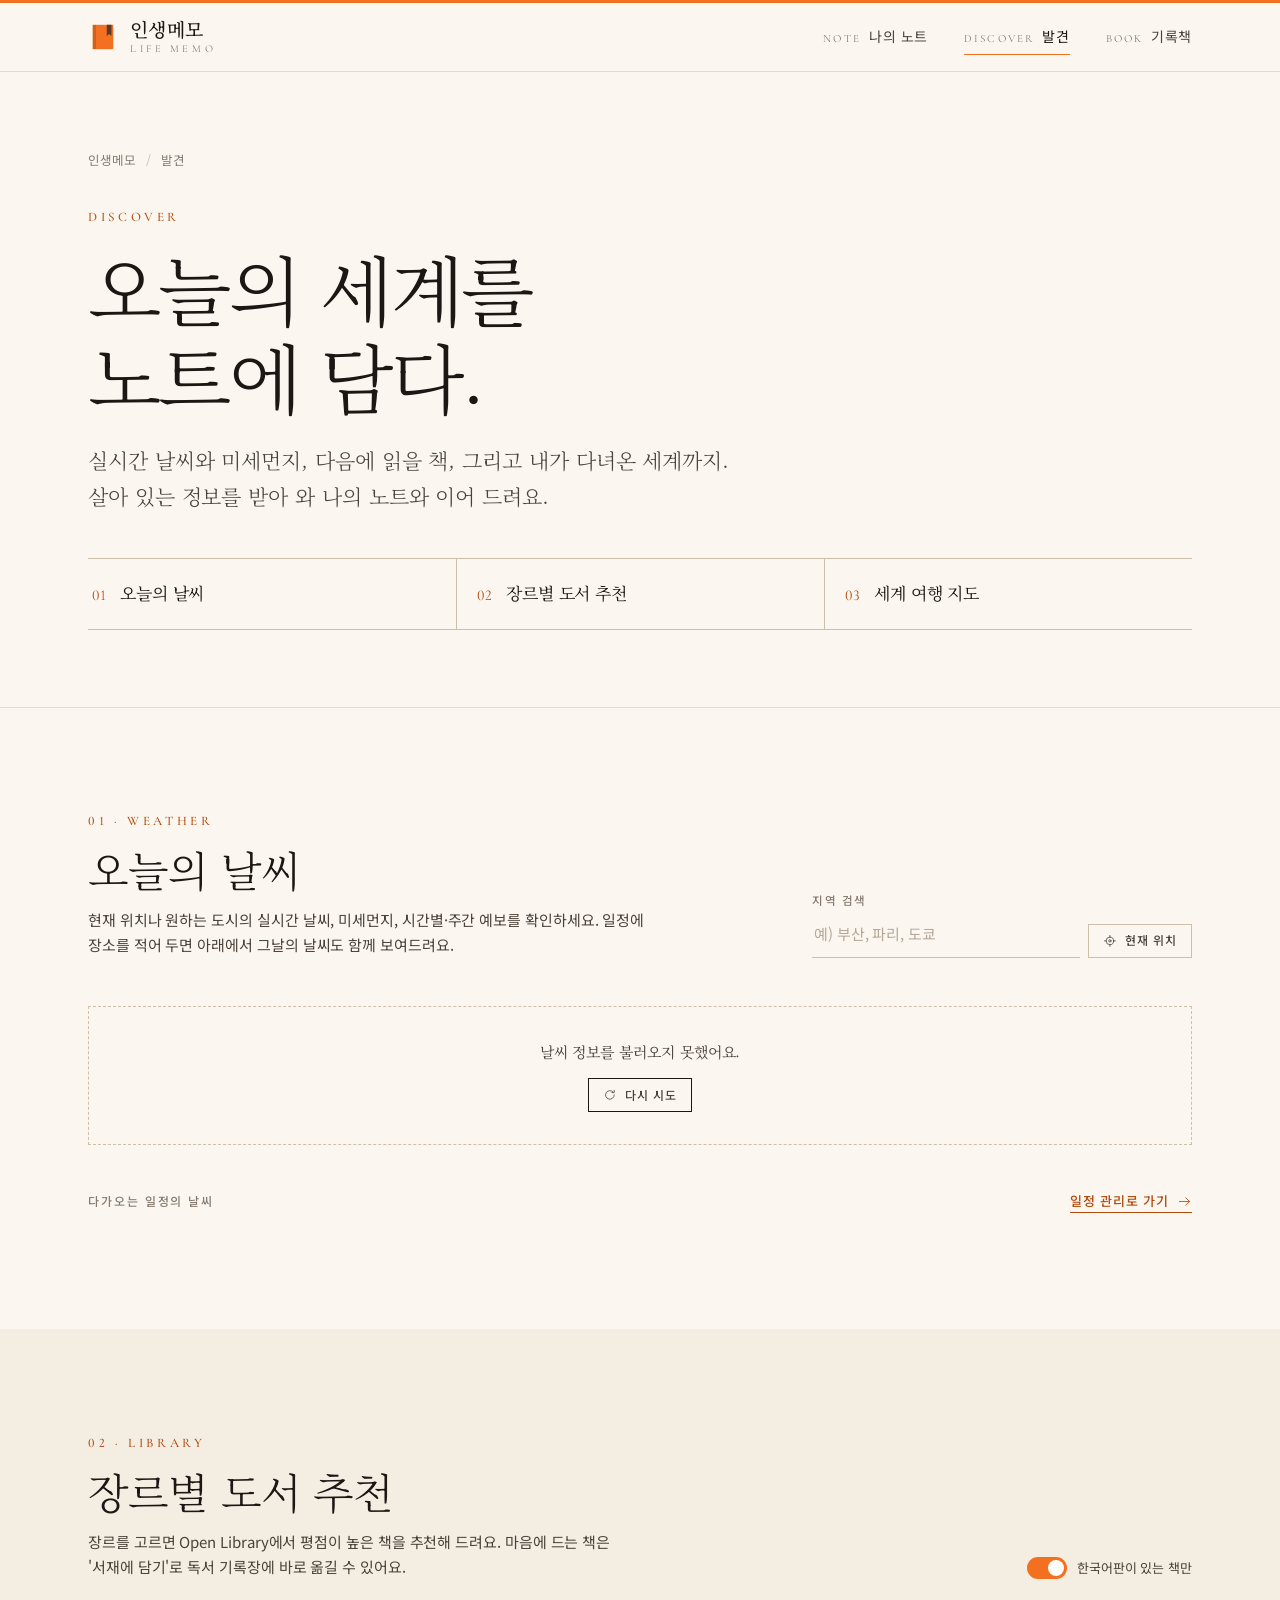
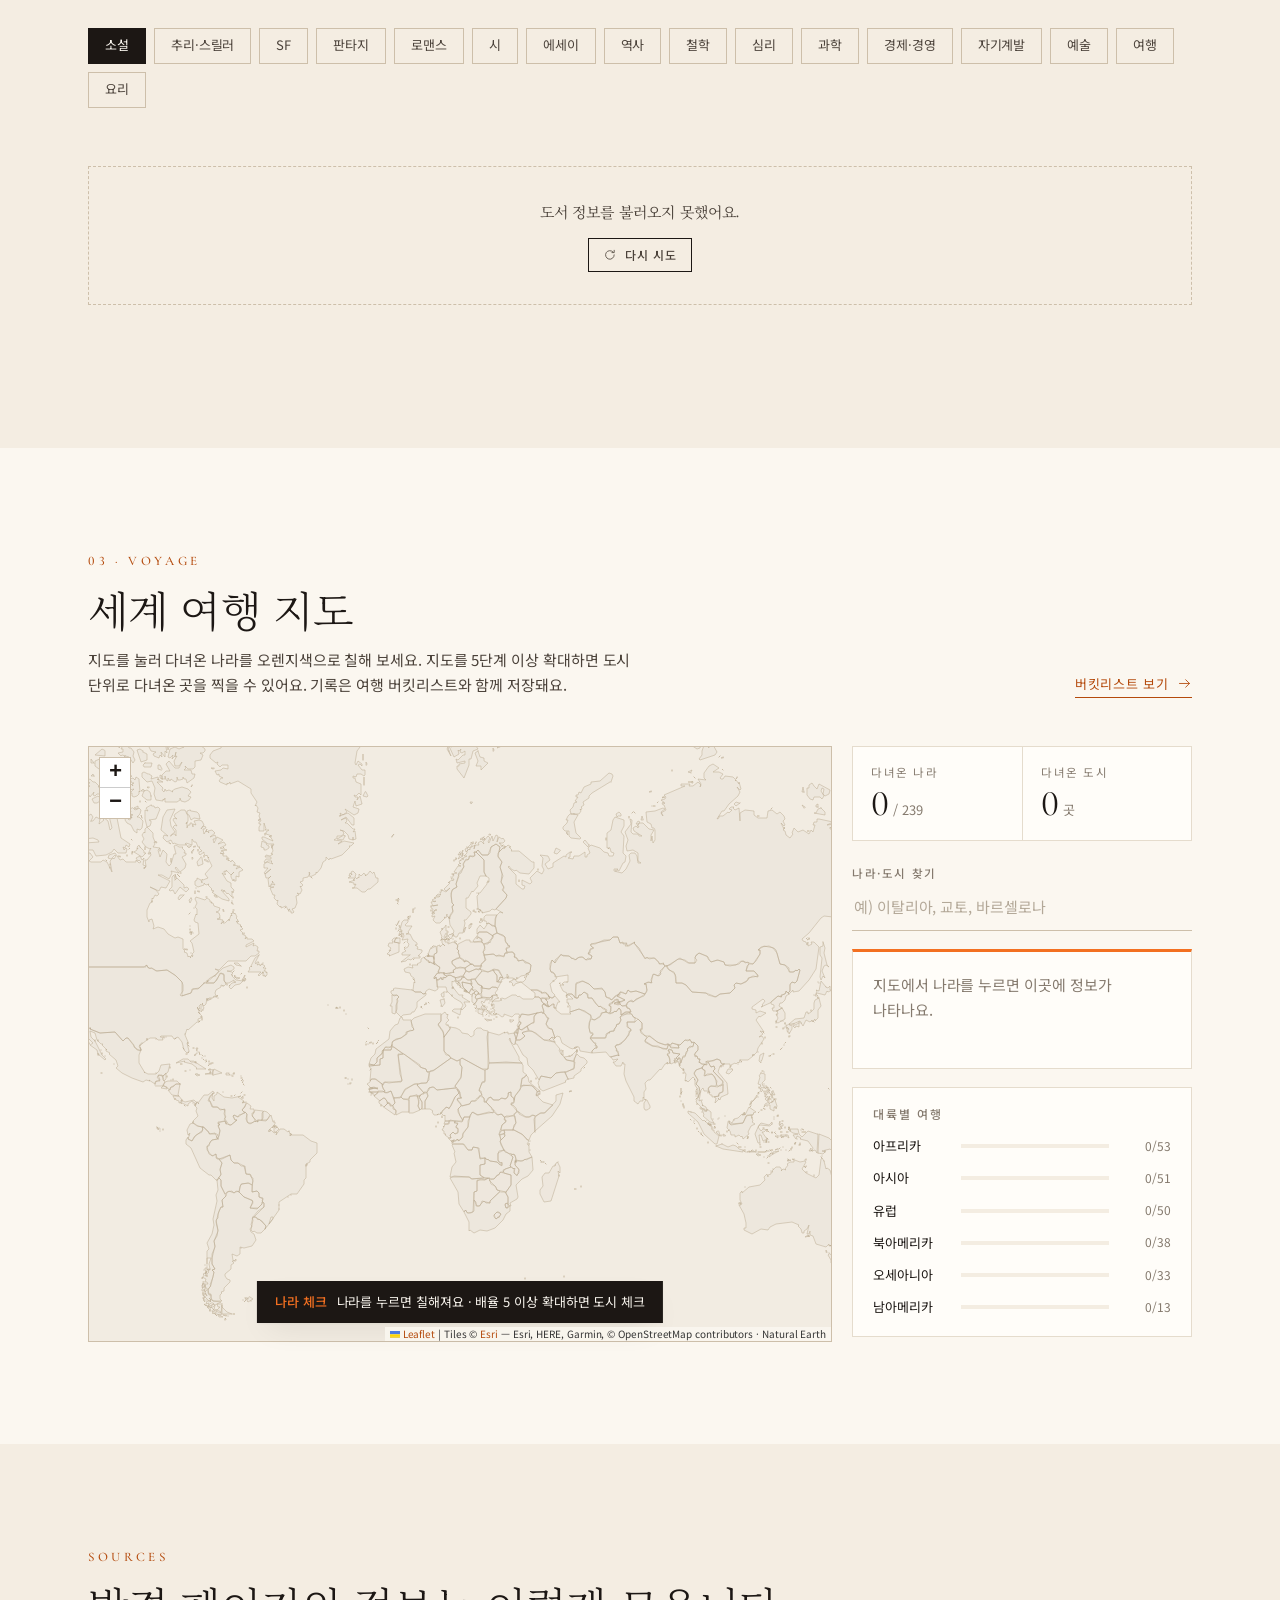
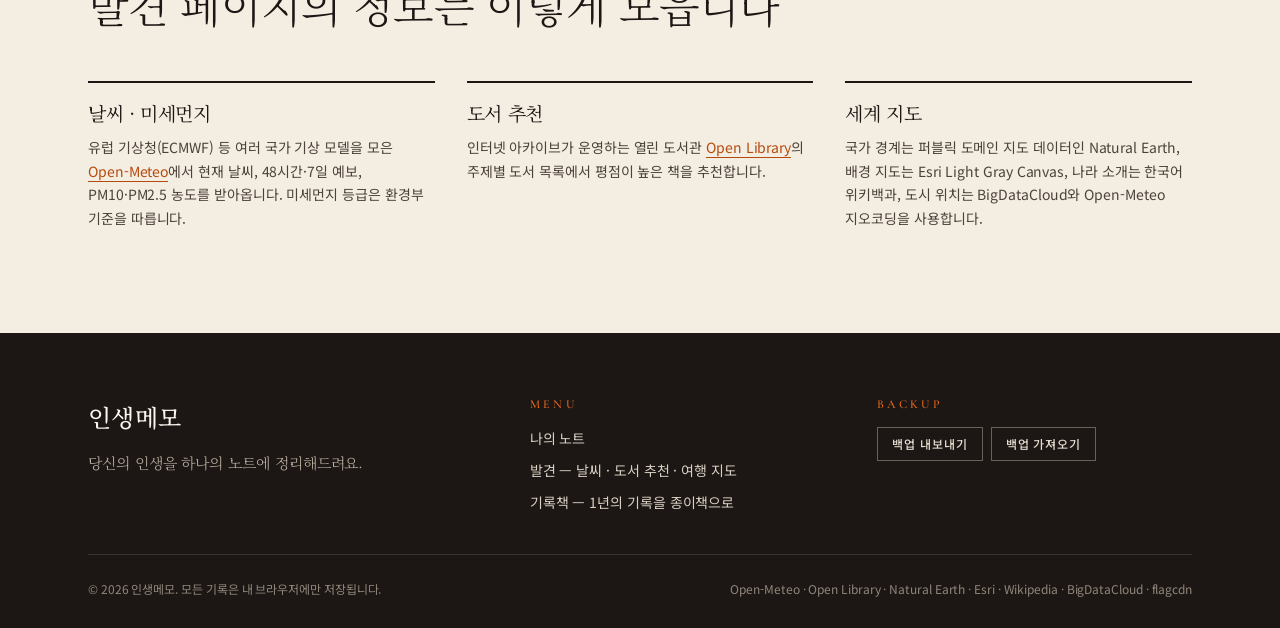
==== commit c4d085a5: "261030_13:14" ====
--- a/discover.html
+++ b/discover.html
@@ -115,6 +115,7 @@
         <ul>
           <li><a href="./"><small>Note</small>나의 노트</a></li>
           <li><a href="discover.html" aria-current="page"><small>Discover</small>발견</a></li>
+          <li><a href="book.html"><small>Book</small>기록책</a></li>
         </ul>
       </nav>
     </div>
@@ -256,6 +257,7 @@
           <ul>
             <li><a href="./">나의 노트</a></li>
             <li><a href="discover.html">발견 — 날씨 · 도서 추천 · 여행 지도</a></li>
+            <li><a href="book.html">기록책 — 1년의 기록을 종이책으로</a></li>
           </ul>
         </nav>
         <div>
--- a/css/base.css
+++ b/css/base.css
@@ -143,6 +143,11 @@
   .hero-art { order: -1; width: min(70%, 300px); }
 }
 
+/* ---------- Breadcrumb ---------- */
+.breadcrumb ol { list-style: none; display: flex; gap: 10px; font-size: 12.5px; color: var(--muted); margin-bottom: 36px; }
+.breadcrumb li + li::before { content: "/"; margin-right: 10px; color: var(--line-strong); }
+.breadcrumb a:hover { color: var(--ink); }
+
 /* ---------- Section heads ---------- */
 .section { padding: clamp(56px, 8vw, 104px) 0; }
 .section--tint { background: var(--paper-2); }
@@ -272,6 +277,7 @@
 .modal-body { padding: 26px 28px; overflow-y: auto; }
 .modal-foot { display: flex; align-items: center; gap: 10px; padding: 16px 28px; border-top: 1px solid var(--line); background: var(--paper-2); }
 .modal-foot .spacer { flex: 1; }
+.modal-form { display: contents; }
 @media (max-width: 600px) {
   .modal-head, .modal-body, .modal-foot { padding-inline: 18px; }
   .modal-foot { flex-wrap: wrap; }
--- a/css/discover.css
+++ b/css/discover.css
@@ -4,9 +4,6 @@
 
 /* ---------- Hero ---------- */
 .d-hero { padding: clamp(40px, 6vw, 80px) 0 clamp(48px, 6vw, 80px); border-bottom: 1px solid var(--line); }
-.breadcrumb ol { list-style: none; display: flex; gap: 10px; font-size: 12.5px; color: var(--muted); margin-bottom: 36px; }
-.breadcrumb li + li::before { content: "/"; margin-right: 10px; color: var(--line-strong); }
-.breadcrumb a:hover { color: var(--ink); }
 .d-title { font-size: clamp(40px, 6.4vw, 76px); font-weight: 300; letter-spacing: -0.035em; line-height: 1.15; margin: 16px 0 24px; }
 .d-index { list-style: none; display: flex; flex-wrap: wrap; gap: 0; margin-top: 44px; border-top: 1px solid var(--line-strong); }
 .d-index li { flex: 1 1 200px; }
